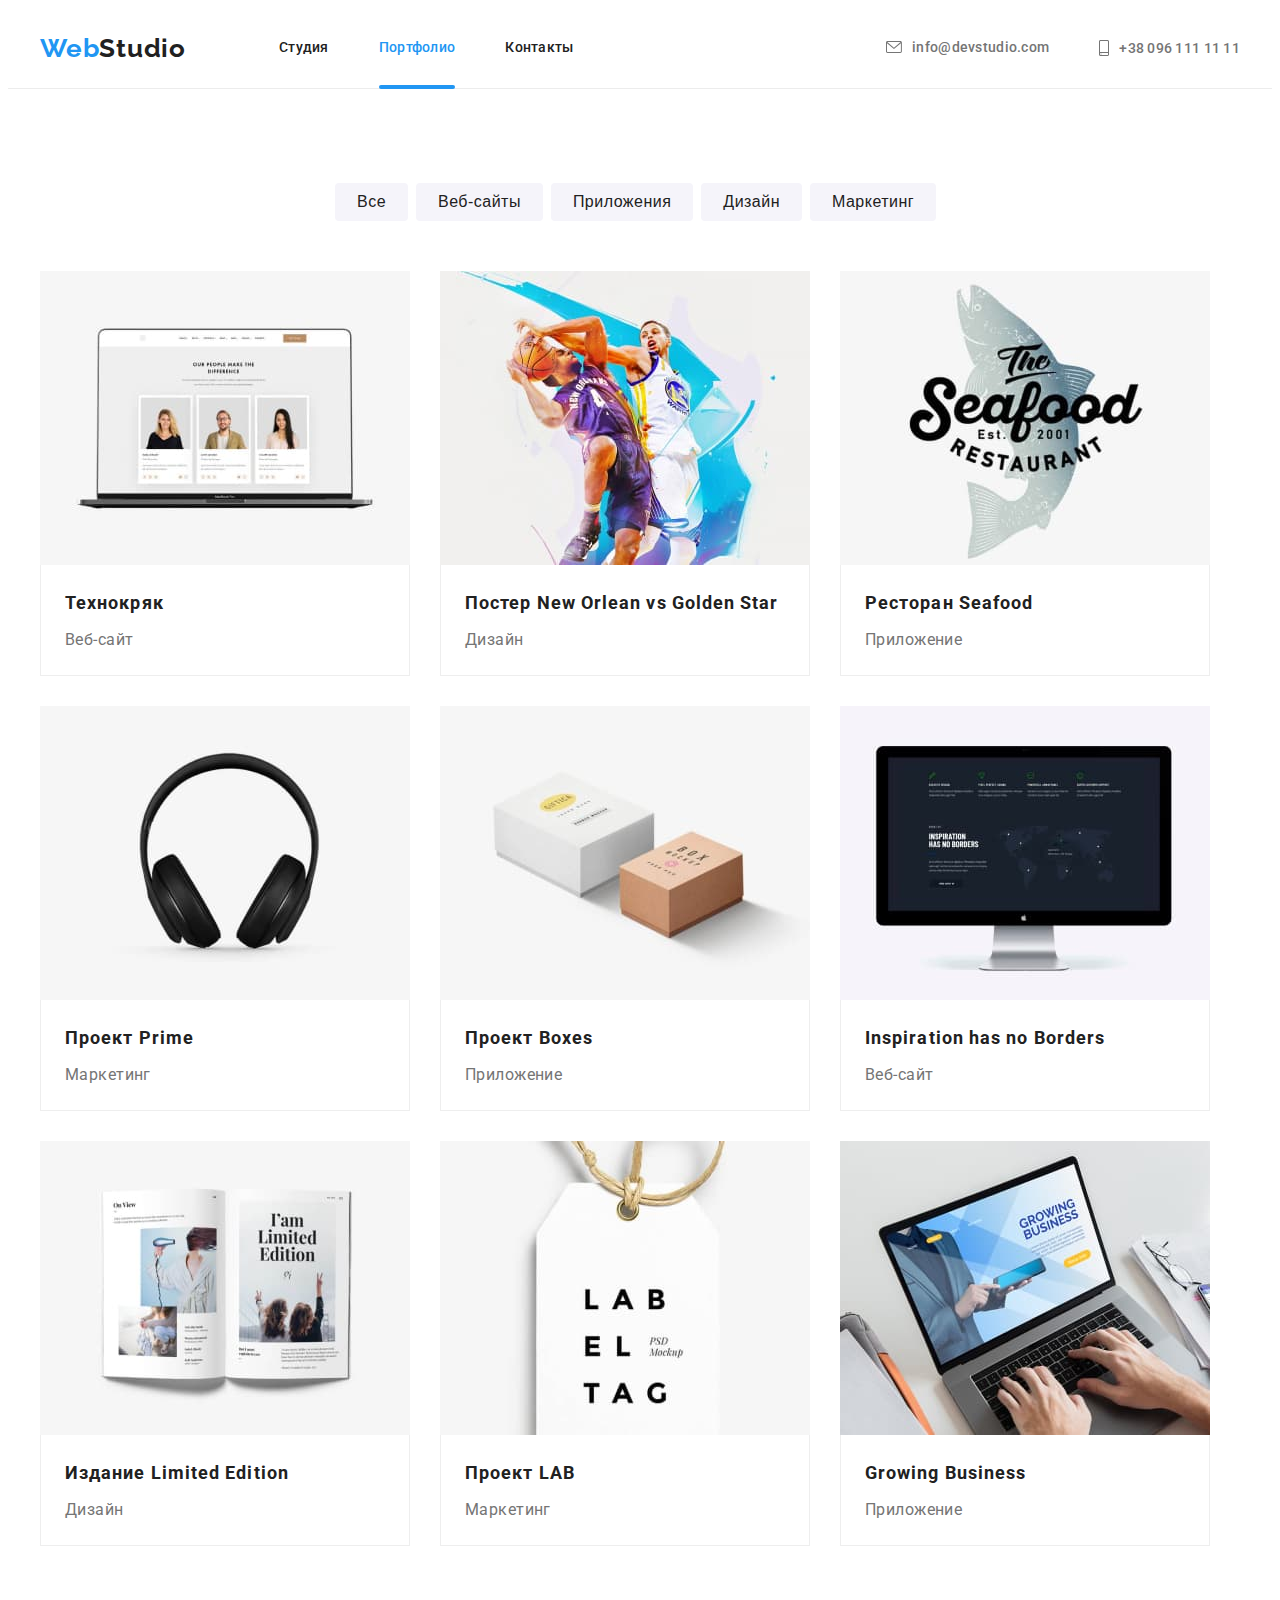
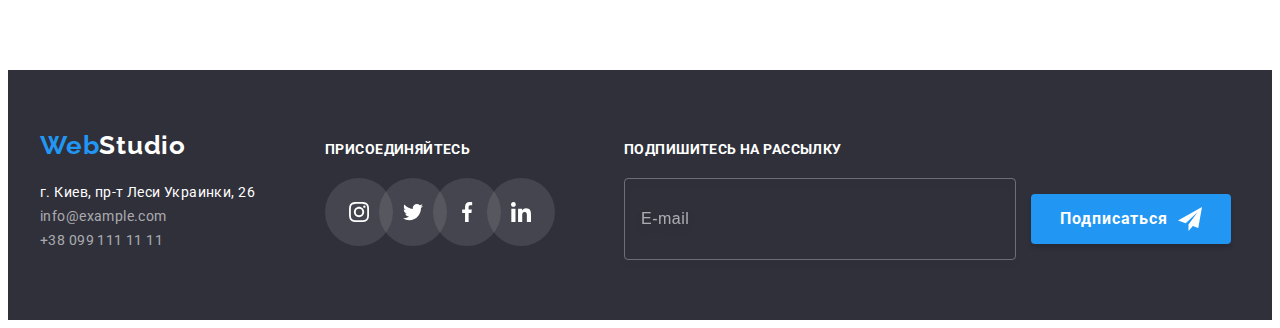
==== portfolio.html @ 8fc7b603 "add file" ====
<!DOCTYPE html>
<html lang="ru">
<head>
    <meta charset="UTF-8">
    <meta http-equiv="X-UA-Compatible" content="IE=edge">
    <meta name="viewport" content="width=device-width, initial-scale=1.0">
    <!-- нормалізація -->
    <link rel="stylesheet" href="https://cdnjs.cloudflare.com/ajax/libs/modern-normalize/1.1.0/modern-normalize.min.css" integrity="sha512-wpPYUAdjBVSE4KJnH1VR1HeZfpl1ub8YT/NKx4PuQ5NmX2tKuGu6U/JRp5y+Y8XG2tV+wKQpNHVUX03MfMFn9Q==" crossorigin="anonymous" referrerpolicy="no-referrer" />
    <!-- наші основні стилі -->
    <link rel="stylesheet" href="./styles/styles.css">
    <title>WebStudio</title>
    <link rel="preconnect" href="https://fonts.googleapis.com">
    <link rel="preconnect" href="https://fonts.gstatic.com" crossorigin>
    <link href="https://fonts.googleapis.com/css2?family=Raleway:wght@700&family=Roboto:wght@400;500;700;900&display=swap" rel="stylesheet">
</head>
<body>
        <!-- хедер -->
        <header class="header">
            <div class="container header-container">
              <a class="logo-link link" href="./index.html">
                <span class="logo-web">Web</span>Studio
              </a>
              <nav class="header-nav">
                <ul class="header-list list">
                  <li class="header-list-item">
                    <a class="header-link link" href="./index.html">Студия</a>
                  </li>
                  <li class="header-list-item">
                    <a class="header-link link  current" href="./portfolio.html">Портфолио</a>
                  </li>
                  <li class="header-list-item">
                    <a class="header-link link" href="">Контакты</a>
                  </li>
                </ul>
              </nav>
              <div class="header-contact">
                <ul class="list contact-list">
                  <li>
                    <a class="link contact-link" href="mailto:info@devstudio.com">
                      <svg class="header-icon icon" width="16" height="12">
                        <use href="./images/icons.svg#icon-mail-header"></use>
                      </svg>
                      info@devstudio.com
                    </a>
                  </li>
                  <li>
                    <a class="link contact-link" href="tel:+380961111111">
                      <svg class="header-icon icon" width="10" height="16">
                        <use href="./images/icons.svg#icon-tel-header"></use>
                      </svg>
                      +38 096 111 11 11
                    </a>
                  </li>
                </ul>
              </div>
            </div>
          </header>
    
    <main>
        <!-- секція портфоліо -->
       <section class="section section-main ">
        <div class="container">
           <h1 hidden>Портфолио</h1>
           <ul class="list container-button ">
               <li><button class="btn list-btn btn-1" type="button">Все</button></li>
               <li><button class="btn list-btn" type="button">Веб-сайты</button></li>
               <li><button class="btn list-btn" type="button">Приложения</button></li>
               <li><button class="btn list-btn" type="button">Дизайн</button></li>
               <li><button class="btn list-btn" type="button">Маркетинг</button></li>
           </ul>
           <ul class="list list-box">
               <li class="main-box">
                <a class="main-box-item" href="">
                   <div class="overlay">
                    <img src="./images/images-portfolio/img-prtf-1.jpg" width="370" height="294" alt="Три фото на экране ноутбука">
                   <div class="main-box-overlay">
                    <p class="main-box-desc">Ресурс предлагает комплексные предложения с разным уровнем функционала и сервисов. Все это позволит посетителю получить исчерпывающие сведения о компании или частном лице.</p>
                   </div>
                  </div>
                  
                    <div class="box-content">
                        <h2 class="main-title">Технокряк</h2>
                        <p class="main-content">Веб-сайт</p>
                    </div>
                    
                    
                </a>
                </li>
               <li class="main-box">
                <a class="main-box-item" href="">
                  <div class="overlay">
                   <img src="./images/images-portfolio/img-prtf-2.jpg" width="370" height="294" alt="Баскетболисты в игре">
                   <div class="main-box-overlay">
                    <p class="main-box-desc">Ресурс предлагает комплексные предложения с разным уровнем функционала и сервисов. Все это позволит посетителю получить исчерпывающие сведения о компании или частном лице.</p>
                   </div>
                  </div>
                    <div class="box-content">
                        <h2 class="main-title">Постер New Orlean vs Golden Star</h2>
                        <p class="main-content">Дизайн</p>
                    </div>
                </a>
               </li>
               <li class="main-box">
                <a class="main-box-item" href="">
                   
                  <div class="overlay">
                    <img src="./images/images-portfolio/img-prtf-3.jpg" width="370" height="294" alt="Афиша рыбного ресторана">
                   <div class="main-box-overlay">
                    <p class="main-box-desc">Ресурс предлагает комплексные предложения с разным уровнем функционала и сервисов. Все это позволит посетителю получить исчерпывающие сведения о компании или частном лице.</p>
                   </div> 
                  </div>
                   <div class="box-content">
                        <h2 class="main-title">Ресторан Seafood</h2>
                        <p class="main-content">Приложение</p>
                    </div>
                </a>
               </li>
               <li class="main-box">
                <a class="main-box-item" href="">
                  <div class="overlay">
                    <img src="./images/images-portfolio/img-prtf-4.jpg" width="370" height="294" alt="Наушники">
                   <div class="main-box-overlay">
                    <p class="main-box-desc">Ресурс предлагает комплексные предложения с разным уровнем функционала и сервисов. Все это позволит посетителю получить исчерпывающие сведения о компании или частном лице.</p>
                   </div> 
                  </div>
                   <div class="box-content">
                        <h2 class="main-title">Проект Prime</h2>
                        <p class="main-content">Маркетинг</p>
                    </div>
                </a>
               </li>
               <li class="main-box">
                <a class="main-box-item" href="">
                  <div class="overlay">
                    <img src="./images/images-portfolio/img-prtf-5.jpg" width="370" height="294" alt="Пример дизайна коробок">
                   <div class="main-box-overlay">
                    <p class="main-box-desc">Ресурс предлагает комплексные предложения с разным уровнем функционала и сервисов. Все это позволит посетителю получить исчерпывающие сведения о компании или частном лице.</p>
                   </div> 
                  </div>
                   <div class="box-content">
                        <h2 class="main-title">Проект Boxes</h2>
                        <p class="main-content">Приложение</p>
                    </div>
                </a>
               </li>
               <li class="main-box">
                <a class="main-box-item" href="">
                  <div class="overlay">
                    <img src="./images/images-portfolio/img-prtf-6.jpg" width="370" height="294" alt="Экран MAC">
                   <div class="main-box-overlay">
                    <p class="main-box-desc">Ресурс предлагает комплексные предложения с разным уровнем функционала и сервисов. Все это позволит посетителю получить исчерпывающие сведения о компании или частном лице.</p>
                   </div> 
                  </div>
                   <div class="box-content">
                        <h2 class="main-title">Inspiration has no Borders</h2>
                        <p class="main-content">Веб-сайт</p>
                    </div>
                </a>
               </li>
               <li class="main-box">
                <a class="main-box-item" href="">
                  <div class="overlay">
                    <img src="./images/images-portfolio/img-prtf-7.jpg" width="370" height="294" alt="Разворот журнала">
                   <div class="main-box-overlay">
                    <p class="main-box-desc">Ресурс предлагает комплексные предложения с разным уровнем функционала и сервисов. Все это позволит посетителю получить исчерпывающие сведения о компании или частном лице.</p>
                   </div> 
                  </div>
                   <div class="box-content">
                        <h2 class="main-title">Издание Limited Edition</h2>
                        <p class="main-content">Дизайн</p>
                    </div>
                </a>
               </li>
               <li class="main-box">
                <a class="main-box-item" href="">
                  <div class="overlay">
                    <img src="./images/images-portfolio/img-prtf-8.jpg" width="370" height="294" alt="Бирка на веревке">
                   <div class="main-box-overlay">
                    <p class="main-box-desc">Ресурс предлагает комплексные предложения с разным уровнем функционала и сервисов. Все это позволит посетителю получить исчерпывающие сведения о компании или частном лице.</p>
                   </div> 
                  </div>
                   <div class="box-content">
                        <h2 class="main-title">Проект LAB</h2>
                        <p class="main-content">Маркетинг</p>
                    </div>
                </a>
               </li>
               <li class="main-box">
                <a class="main-box-item" href="">
                  <div class="overlay">
                    <img src="./images/images-portfolio/img-prtf-9.jpg" width="370" height="294" alt="Руки на клавиатуре ноутбука">
                   <div class="main-box-overlay">
                    <p class="main-box-desc">Ресурс предлагает комплексные предложения с разным уровнем функционала и сервисов. Все это позволит посетителю получить исчерпывающие сведения о компании или частном лице.</p>
                   </div> 
                  </div>
                   <div class="box-content">
                        <h2 class="main-title">Growing Business</h2>
                        <p class="main-content">Приложение</p>
                    </div>
                </a>
               </li>
           </ul>
        </div>
       </section>

    </main>
<!-- футер -->
<footer class="section-footer">
    <div class="container container-footer">
      <div>
      <a class="link footer-link-logo" href="./index.html"
        ><span class="logo-web">Web</span>Studio</a
      >
      <address>
        <ul class="list">
          <li>
            <a
              class="link footer-adress"
              href="https://goo.gl/maps/dULMYjYMqGE6EUVB7"
              target="_blank"
              rel="noopener noreferrer"
              >г. Киев, пр-т Леси Украинки, 26</a
            >
          </li>
          <li>
            <a
              class="link footer-link link-mail"
              href="mailto:info@example.com"
              >info@example.com</a
            >
          </li>
          <li>
            <a class="link footer-link link-tel" href="tel:+380991111111"
              >+38 099 111 11 11</a
            >
          </li>
        </ul>
      </address>
      </div>
      <div class="footer-social">
          <strong class="join">присоединяйтесь</strong>
          <ul class="footer-icons-list">
              <li class="footer-icons-item">
                  <a class="footer-link-icon icon" href="">
                      <svg class="footer-icon" width="20" height="20">
                          <use href="./images/icons.svg#icon-instagram"></use>
                      </svg>
                  </a>
              </li>
              <li class="footer-icons-item">
                  <a class="footer-link-icon icon" href="">
                      <svg class="footer-icon" width="20" height="20">
                          <use href="./images/icons.svg#icon-twitter"></use>
                      </svg>
                  </a>
              </li>
              <li class="footer-icons-item">
                  <a class="footer-link-icon icon" href="">
                      <svg class="footer-icon" width="20" height="20">
                          <use href="./images/icons.svg#icon-facebook"></use>
                      </svg>
                  </a>
              </li>
              <li class="footer-icons-item">
                  <a class="footer-link-icon icon" href="">
                      <svg class="footer-icon" width="20" height="20">
                          <use href="./images/icons.svg#icon-linkedin"></use>
                      </svg>
                  </a>
              </li>
          </ul>
      </div>
      <div class="subscrible">
        <strong class="join">Подпишитесь на рассылку</strong>
        <form class="form">
          <label>
            <input class="subscrible-input" type="email" name="user-email" placeholder="E-mail"> 
          </label>
          <button class="form-btn" type="submit">
            <span class="form-btn-text">Подписаться</span>
            <svg class="form-btn-icon" width="24" height="24">
              <use href="./images/icons.svg#icon-send"></use>
            </svg>
          </button>
        </form>
      </div>
    </div>
  </footer>
  <script src="./js/modal.js"></script>
</body>
</html>
---- styles/styles.css ----
:root {
    /* fonts */
    --main-font: "roboto";
    --secondary-font: "raleway";

     /* text colors  */
     --accent-color: #2196F3;
     --light-theme-txt:  #212121;
     --dark-theme-txt:  #FFFFFF;
     --content-txt: #757575;
    

     /* bg colors */
     --dark-theme-bg: #2F303A;
     --white-theme-bg: #ffffff;
     --light-theme-bg: #F5F4FA;

     /* others */
     --borders-box: #EEEEEE;
     --icon-color: #AFB1B8;
     --btn-hover-color: #188ce8;

     /* animation */
     --anim:  250ms cubic-bezier(0.4, 0, 0.2, 1);


     


    }

    body {
        font-family: var(--main-font), sans-serif ;
        font-size: 14px ;
        line-height: 1.71;
        letter-spacing: 0.03em;
        color:var(--light-theme-txt) ;
         }

         /* reset */

         h1,h2,h3,p {
            margin: 0;
         }

         img {
            display: block;
            max-width: 100%;
            height: auto;
         }

         /* common styles start */
         .no-scroll {
          overflow: hidden;
         }

         .container {
            width: 1200px;
            padding-left: 15px;
            padding-right: 15px;
            margin-left: auto;
            margin-right: auto;
            
         }
         .link {
             text-decoration: none;
         }
         .list {
             list-style: none;
             margin: 0;
             padding: 0;
         }
         .section {
          padding-top: 94px;
          padding-bottom: 94px;
         }
         

         /* common styles end */

         /* header section */
         .header {
          border-bottom: 1px solid #ECECEC;
         }
         .header-container {
            display: flex;
            align-items: center;
            height: 80px;
           
         }
         .header-nav {
            display: flex;
            margin-left: 93px;
         }
         .logo-web {
            display: flex;
            font-family: 'Raleway';
            font-style: normal;
            font-weight: 700;
            font-size: 26px;
            line-height: 1.19;
            letter-spacing: 0.03em;
            color:var(--accent-color);
         }
         .logo-link {
            display: flex;
            font-family: 'Raleway';
            font-style: normal;
            font-weight: 700;
            font-size: 26px;
            line-height: 1.19;
            letter-spacing: 0.03em;
            color:var(--light-theme-txt);
            
         }
         .header-list {
          position: relative;
          
          display: flex;
         }
         .header-link {
           
            display: block;
            font-weight: 500;
            line-height: 1.14;
            letter-spacing: 0.02em;
            color:var(--light-theme-txt);
            cursor: pointer;
            padding-top: 32px;
            padding-bottom: 32px;
            transition: color var(--anim);
         }
         .header-list-item {
          position: relative;
          
         }
         .header-list-item:not(:last-child)  {
            margin-right: 50px;
         }
         .header-contact {
            margin-left: auto;
         }
         .contact-link {
            margin-left: 50px;
         }
         
         .current {
            color: var(--accent-color);
         }
         .header-link:hover,
         .header-link:focus {
            color: var(--accent-color);
            
         }
         .contact-list {
            display: flex;
            font-weight: 500;
            line-height: 1.07;
            letter-spacing: 0.02em;
            color:var(--content-txt) ;
            cursor: pointer;
               
         }
         .contact-link {
             display: flex;
             align-items: center;
             justify-content: center;
             color: var(--content-txt);
             transition: color var(--anim);
         }
         .header-icon {
          margin-right: 10px;
          fill: currentColor;
         }
         
         .contact-link.header-link:hover .header-icon,
         .contact-link.header-link:focus .header-icon {
          fill: var(--accent-color);
         }
         .contact-link:hover,
         .contact-link:focus {
             color: var(--accent-color);
         }
         .current.header-link::after {
          content: '';
          position: absolute;
          bottom: -1px;
          left: 0;
          width: 100%;
          height: 4px;
          display: inline-block;
          background-color: var(--accent-color);
          border-radius: 2px;
         }
         
         
         
         /* герой */
        
         
         
         .hero {
          padding-top: 200px;
          padding-bottom: 200px;
          text-align: center;  
          background-color:var(--dark-theme-bg);
          background-image:linear-gradient(rgba(47, 48, 58, 0.4), rgba(47, 48, 58, 0.4)), url(../images/hero-bg.png);
          background-repeat: no-repeat;
          background-position: center;
          background-size: cover;
          max-width: 1600px;
          margin:0 auto;

         }
         
         .hero-title {
            margin-bottom: 25px;
            
            font-weight: 900;
            font-size: 44px;
            line-height: 1.36;
            text-align: center;
            letter-spacing: 0.06em;
            text-transform: uppercase;
            color:var(--dark-theme-txt)
         }
         .button-hero {
            border: none;
            
           
            width: 200px;
            height: 50px;
            text-align: center;
            font-weight: 700;
            font-size: 16px;
            line-height: 1.88;
            border-radius: 4px;
            letter-spacing: 0.06em;
            color:var(--dark-theme-txt);
            background-color: var(--accent-color);
            box-shadow: 0px 4px 4px rgba(0, 0, 0, 0.15);
            
            }
        .button-hero:hover,
        .button-hero:focus {
          background-color: var(--btn-hover-color);
        }
        .btn {
            padding: 6px 22px;
            font-weight: 500;
            font-size: 16px;
            line-height: 1.63;
            text-align: center;
            letter-spacing: 0.03em;
            color:var(--light-theme-txt);
            background-color: var(--light-theme-bg);
            cursor: pointer;
            border-radius: 4px;
            border:var(--white-theme-bg);
             }
         .btn:hover,
         .btn:focus {
             text-shadow: 0px 4px 4px rgba(0, 0, 0, 0.25);
             color:var(--dark-theme-txt);
             background-color: var(--accent-color);
             box-shadow: 0px 3px 1px rgba(0, 0, 0, 0.1), 0px 1px 2px rgba(0, 0, 0, 0.08), 0px 2px 2px rgba(0, 0, 0, 0.12);
             border-radius: 4px;
            
             
             }  
             /* секция преимущества */
             
             
             .advantages-list {
               display: flex;
             }
             .advantages-item:not(:last-child) {
               margin-right:  30px;
             }
             .advtg-box {
               width: 270px;
             }
             
             .advantages-title {
               margin-bottom: 10px;
               font-family: 'Roboto';
               font-style: normal;
               font-weight: 700;
               font-size: 14px;
               line-height: 1.14;
               letter-spacing: 0.03em;
               text-transform: uppercase;
               color: var(--light-theme-txt);
                
             }
             .advantages-content {
                line-height: 1.71;
                letter-spacing: 0.03em;
                color:var(--content-txt);
             }
             .icon-wr {
              display: flex;
              align-items: center;
              justify-content: center;
              height: 120px;
              margin-bottom: 30px;
              background-color: var(--light-theme-bg);
              border-radius: 4px;
             }
             

             /* чем мы занимаемся */
             .list-example {
               display: flex;
              
             }
             .section-example {
              padding-top: 0;
             }

             .section-title {
             
               margin-bottom: 50px;
              
               font-family: 'Roboto';
               font-style: normal;
               font-weight: 700;
               font-size: 36px;
               line-height: 1.17;
               text-align: center;
               letter-spacing: 0.03em;
               color:var(--light-theme-txt);
                
                
             }
             .item-example {
              position: relative;
             }
             .item-example:not(:last-child) {
               margin-right: 30px;
             }

             .label-text {
              font-family: "Roboto";
              font-weight: 700;
              font-size: 14px;
              line-height: 1.14;
              text-align: center;
              letter-spacing: 0.03em;
              text-transform: uppercase;
              color: var(--dark-theme-txt);
             }
             .label {
              overflow: visible;
              bottom: 0;
              display: flex;
              justify-content: center;
              align-items: center;
              position: absolute;
              width: 370px;
              height: 70px;
              background: rgba(47, 48, 58, 0.8);
             }

             /* Наша команда */
             

             .list-team {
               display: flex;

             }
             

             .name-team-item {
               font-family: 'Roboto';
               font-style: normal;
               font-weight: 500;
               font-size: 16px;
               line-height: 1.19;
               text-align: center;
               letter-spacing: 0.03em;
               color:var(--light-theme-txt);
               
             }
             .team-prof {
                
                font-size: 16px;
                line-height: 1.19;
                text-align: center;
                letter-spacing: 0.03em;
                color:var(--content-txt);
             }
             .box-team {
                 background-color: var(--white-theme-bg);
                 box-shadow: 0px 2px 1px 0px #00000033;
                 box-shadow: 0px 1px 1px 0px #00000024;
                 box-shadow: 0px 1px 3px 0px #0000001F;
                 box-shadow: 0px 1px 3px rgba(0, 0, 0, 0.12), 0px 1px 1px rgba(0, 0, 0, 0.14), 0px 2px 1px rgba(0, 0, 0, 0.2);
                 border-radius: 0px 0px 4px 4px;

             }
             .box-team-item:not(:last-child) {
               margin-right: 30px;
               
             }
             .name-team-item {
              
               margin-bottom: 10px;
             }
             .team-prof {
               margin-bottom: 16px;
             }
             .section-team {
                 background-color: var(--light-theme-bg);
             }
             .main-title {
               font-family: 'Roboto';
               font-style: normal;
               font-weight: 700;
               font-size: 18px;
               line-height: 2;
               letter-spacing: 0.06em;
               color:var(--light-theme-txt);
                
             }
             .thumb-team {
              padding: 30px 0;
             }
             .icons-list-team {
              padding-inline-start: 0;
              display: flex;
              list-style: none;
              align-items: center;
              justify-content: center;
        
             }
             .icons-item-team:not(:last-child) {
              margin-right: 10px;

             }
             .icon-link-team {
              display: flex;
              align-items: center;
              justify-content: center;
              width: 44px;
              height: 44px;
              border-radius: 50%;
              background-color: var(--white-theme-bg);
              color: var(--icon-color);
              transition: color var(--anim), background-color var(--anim);
             }
             .icon-link-team:hover ,
             .icon-link-team:focus {
              background-color: var(--accent-color);
              color: var(--dark-theme-txt);
              
             
             }
             .icon-team {
             
              fill:currentColor;

             }
             .icon-team:hover,
             .icon-team:focus {
              fill: var(--dark-theme-txt);
             }

             /* section clients */
             .clients-list {
              display: flex;
              margin: 0;
              list-style: none;
              padding-inline-start: 0;
             }
             .client-item:not(:last-child) {
              margin-right: 30px;

             }
             .client-link {
              display: flex;
              width: 170px;
              height: 92px;
              align-items: center;
              justify-content: center;
              border: 1px solid var(--icon-color);
              border-radius: 4px;
              transition:  border var(--anim);


             }
             .client-icon {
              fill: var(--icon-color);
              transition: fill var(--anim);
             }
          
             .client-link:hover,
             .client-link:focus {
              color: var(--accent-color);
              border-color: var(--accent-color);
             }
          
             .client-link:hover .client-icon.icon,
             .client-link:focus .client-icon.icon {
              fill: var(--accent-color);
             }

             /* portfolio styles */
             
             .container-button {
               display: flex;
               margin-bottom: 50px;
              
            
             }

             .list-btn{
               margin-right: 8px;
               border-radius: 4px;
               transition: color var(--anim), background-color var(--anim), border-radius var(--anim), border var(--anim), box-shadow var(--anim);
             }
             .btn-1 {
               margin-left: 295px;
             }

             .list-box {
               
               display: flex;
               
               flex-wrap: wrap;
             }
             .main-title {
              margin-bottom: 4px;
             }
             .main-content {
                font-size: 16px;
                line-height: 1.88;
                color:var(--content-txt);
                
             }
             .main-box {
               
                margin-right: 30px;
                margin-bottom: 30px;
               
               
             
               }
               .overlay {
                position: relative;
                overflow: hidden;
               }
               .main-box:hover .main-box-overlay {
                transform: translateY(0);
                

               }
             .main-box:nth-child(3n) {
               margin-right: 0;
             }
             .main-box-item {
              
              display: block;
              text-decoration: none;
             }

             .main-box-item:hover,
             .main-box-item:focus {
              box-shadow: 0px 1px 1px rgba(0, 0, 0, 0.12), 0px 4px 4px rgba(0, 0, 0, 0.06), 1px 4px 6px rgba(0, 0, 0, 0.16);
             }
             .box-content {

              padding: 20px 24px;
              border-left: 1px solid var(--borders-box);
              border-right: 1px solid var(--borders-box);
              border-bottom: 1px solid var(--borders-box);


             }
             .main-box-desc {
              width: 370px;
              font-family: 'Roboto';
              font-style: normal;
              font-weight: 400;
              font-size: 18px;
              line-height: 28px;
              letter-spacing: 0.03em;
              color: var(--dark-theme-txt);   
             }
             .main-box-overlay {
              
              position: absolute;
              top: 0;
              left: 0;
              width: 100%;
              height: 100%;
              transform: translateY(100%);
              display: flex;
              align-items: center;
              justify-content: center;
              padding: 15px;
              transition: transform var(--anim);
              
              background-color: var(--accent-color);
             }
             


             /* Footer */
             .container-footer {
              display: flex;
              align-items: baseline;
              padding: 0 15px;
             }
             .section-footer {
               padding-top: 60px;
               padding-bottom: 60px;
               background-color: var(--dark-theme-bg);
             }
             
             
             .footer-link-logo {
               display: flex;
               
               margin-bottom: 20px;
               font-family: 'Raleway';
               font-style: normal;
               font-weight: 700;
               font-size: 26px;
               line-height: 1.19;
               letter-spacing: 0.03em;
               color:var(--dark-theme-txt);
             }
             .footer-adress {
               font-style: normal;
               line-height: 1.71;
               letter-spacing: 0.03em;
               color: var(--dark-theme-txt);
               transition: color var(--anim);
             }
             .footer-link {
               font-style: normal;
               color: var(--content-txt);
                line-height: 1.71;
                color: rgba(255, 255, 255, 0.6);
                transition: color var(--anim);
             
              }
             .link-mail {
               margin-top: 9px;
               margin-bottom: 9px;
             }
             .link-tel {
               margin-bottom: 60px;
             }
             
             .footer-adress:hover,
             .footer-adress:focus {
                 color: var(--accent-color);
             }
             
             .footer-link:hover,
             .footer-link:focus {
                 color: var(--accent-color);
             }
             
             .join {
              display: inline-block;
              margin-bottom: 20px;
              font-size: 14px;
              line-height: 1.14;
              text-transform: uppercase;
              color: var(--dark-theme-txt);
             }
             .footer-icons-list {
              display: flex;
              list-style: none;
              padding: 0;
              margin: 0;
             }
             .footer-icons-item {
              width: 44px;
              height: 44px;
             }
             .footer-icons-item:not(:last-child) {
              margin-right: 10px;
             }
             .footer-link-icon {
              display: flex;
              align-items: center;
              justify-content: center;
              width: 44px;
              height: 44px;
              padding: 12px;
              color: var(--white-color);
              background-color: rgba(255, 255, 255, 0.1);
              border-radius: 50%;
              transition: background-color var(--anim);

             }
             .footer-icon{
              fill: var(--dark-theme-txt);
             }
             .footer-link-icon:hover,
             .footer-link-icon:focus {
              background-color: var(--accent-color);
             }
             .footer-social {
              margin-left: 70px;
             }
             /* форма підписки в футері */
             .subscrible {
              display: block;
              margin-left: 93px;
             }
             .form {
              display: flex;
              align-items: center;
              
              
             }
             
             .subscrible-input {
              margin-right: 15px;
              
      
              padding: 15px 16px;
          
              width: 358px;
              height: 50px;
              background-color: transparent;
              font-size: 16px;
              line-height: 1.25;
              letter-spacing: 0.03em;
              color: var(--dark-theme-txt);
              transition: outline var(--anim), border-color var(--anim);
              
              border: 1px solid rgba(255, 255, 255, 0.3);
              filter: drop-shadow(0px 4px 4px rgba(0, 0, 0, 0.15));
              border-radius: 4px;
             }
             .subscrible-input:focus {
              outline: transparent;
              border-color: var(--dark-theme-txt);
            }
            .subscrible-input::placeholder {
              font-size: 16px;
              line-height: 1.25;
              letter-spacing: 0.03em;
              color: rgba(255, 255, 255, 0.6);
          }
            .form-btn {
              width: 200px;
              height: 50px;
              border-radius: 4px;
              border-style: none;
              display: inline-flex;
              align-items: center;
              justify-content: center;
              background-color: var(--accent-color);
              box-shadow: 0px 4px 4px rgba(0, 0, 0, 0.15);
              transition: background-color var(--accent-color);
            
            }
            .form-btn:hover,
            .form-btn:focus {
              background-color: var(--btn-hover-color);


            }
            .form-btn-text {
              margin-right: 10px;
              font-family: 'Roboto';
              font-style: normal;
              font-weight: 700;
              font-size: 16px;
              line-height: 30px;
              letter-spacing: 0.06em;
              color: var(--dark-theme-txt);
            }
            .form-btn-icon {
             
              fill: var(--dark-theme-txt);
            }
            

             /* модальне вікно */
             .backdrop {
              position: fixed;
              top: 0;
              left: 0;
              width: 100%;
              height: 100%;
              background-color: rgba(0, 0, 0, 0.2);
              opacity: 1;
              visibility: visible;
              pointer-events: initial;
              transition: opacity var(--anim), visibility var(--anim);

            }
            .modal {
              position: absolute;
              top: 50%;
              left: 50%;
              transform: translate(-50%, -50%);
              width: 528px;
              height: 581px;
              background-color:var(--white-theme-bg);
              box-shadow: 0px 1px 3px rgba(0, 0, 0, 0.12), 0px 1px 1px rgba(0, 0, 0, 0.14), 0px 2px 1px rgba(0, 0, 0, 0.2);
              border-radius: 4px;
              z-index: 100;
            }
            .modal-close-btn {
              position: absolute;
              top:0;
              right: 0;
              width: 30px;
              height: 30px;
              border-radius: 50%;
              margin-top: 8px;
              margin-right: 8px;
              display: flex;
              align-items: center;
              justify-content: center;
              background:var(--white-theme-bg);
              border: none;
              padding: 0;
              border: 1px solid rgba(0, 0, 0, 0.1);
              cursor: pointer;
              transition: var(--anim);
              



          
            }
            .modal-close-btn:hover,
            .modal-close-btn:focus +.close-btn-pic {
              fill: var(--accent-color);
            }
            .close-btn-pic {
              width: 18px;
              height: 18px;
            }

            .backdrop.is-hidden {
              opacity: 0;
              visibility: hidden;
              pointer-events: none;
              transition: opacity var(--anim), visibility var(--anim);
            }
            .modal-area {
              padding: 0 40px;
            }
            .modal-title {
              margin-top: 40px;
              margin-bottom: 12px;
              font-family: 'Roboto';
              font-style: normal;
              font-weight: 700;
              font-size: 20px;
              line-height: 1.15;
              text-align: center;
              letter-spacing: 0.03em;
              color: var(--light-theme-txt);
            }
            .modal-list-item:not(:last-child){
              position: relative;
              margin-bottom: 10px;
            }
            .modal-list-item:last-child {
              margin-bottom: 20px;
            }
            .modal-form-input {
              width: 100%;
              height: 40px;
              padding: 12px 15px 12px 42px;
              font-size: 16px;
              line-height: 1.25;
              letter-spacing: 0.03em;
              color: var(--content-txt);               
              border: 1px solid rgba(33, 33, 33, 0.2);
              border-radius: 4px;
              transition: outline var(--anim), border-color var(--anim);
              cursor: pointer;
              }
              .label-title {
                color: var(--content-txt);
              }
              .modal-form-icon {
                position: absolute;
                top: 55%;
                left: 12px;
                fill: var(--light-theme-txt);
                transition: var(--anim);
              }
              .modal-form-input-comment {
                resize: none;
                width: 100%;
                height: 120px;
                padding: 12px 16px;
                color: var(--content-txt);
                background-color: transparent;
                border: 1px solid rgba(33, 33, 33, 0.2);
                border-radius: 4px;
                transition: outline var(--anim), border-color var(--anim);
                }
              .modal-form-input-comment::placeholder {
                font-size: 14px;
                line-height: 1.14;
               letter-spacing: 0.01em;
               color: rgba(117, 117, 117, 0.5);
                }
              .modal-form-input:focus,
              .modal-form-input-comment:focus {
                outline: transparent;
                border-color: var(--accent-color);
   
               }
             .modal-form-input:focus +.modal-form-icon {
              fill: var(--accent-color);
             }
             /* checkbox */
              .visually-hidden {
                visibility: hidden;
              }
              .form-checkbox-label {
                display: flex;
                align-items: center;
                justify-content: center;
                margin-bottom: 30px;

               }
              .form-icon-check {
                
                
                display: inline-flex;
                align-items: center;
                justify-content: center;
                width: 16px;
                height: 15px;
                margin-right: 7px;
                border: 2px solid var(--light-theme-txt);
                border-radius: 2px;
                outline-offset: -2px;
                fill: var(--dark-theme-txt);
                transition: background-color var(--anim), outline-color var(--anim);

               }
               .checkbox-text {
                margin-right: 10px;
                font-weight: 400;
                font-size: 14px;
                line-height: 1.7;
                letter-spacing: 0.03em;
                color: var(--content-txt);
               }
                
              .checkbox-link {
                text-decoration-line: underline;
                color: var(--accent-color);


              }
              .modal-form-check:checked +.form-icon-check {
               background-color: var(--accent-color);
               
               border-color: var(--accent-color);
                }
                .btn-checkbox {
                  margin-left: 165px;
                  background-color: var(--accent-color);
                  
                }
                .btn-checkbox:hover,
                .btn-checkbox:focus {
                  background-color: var(--btn-hover-color);
                }
                .form-button-text {
                  color: var(--dark-theme-txt);
                }
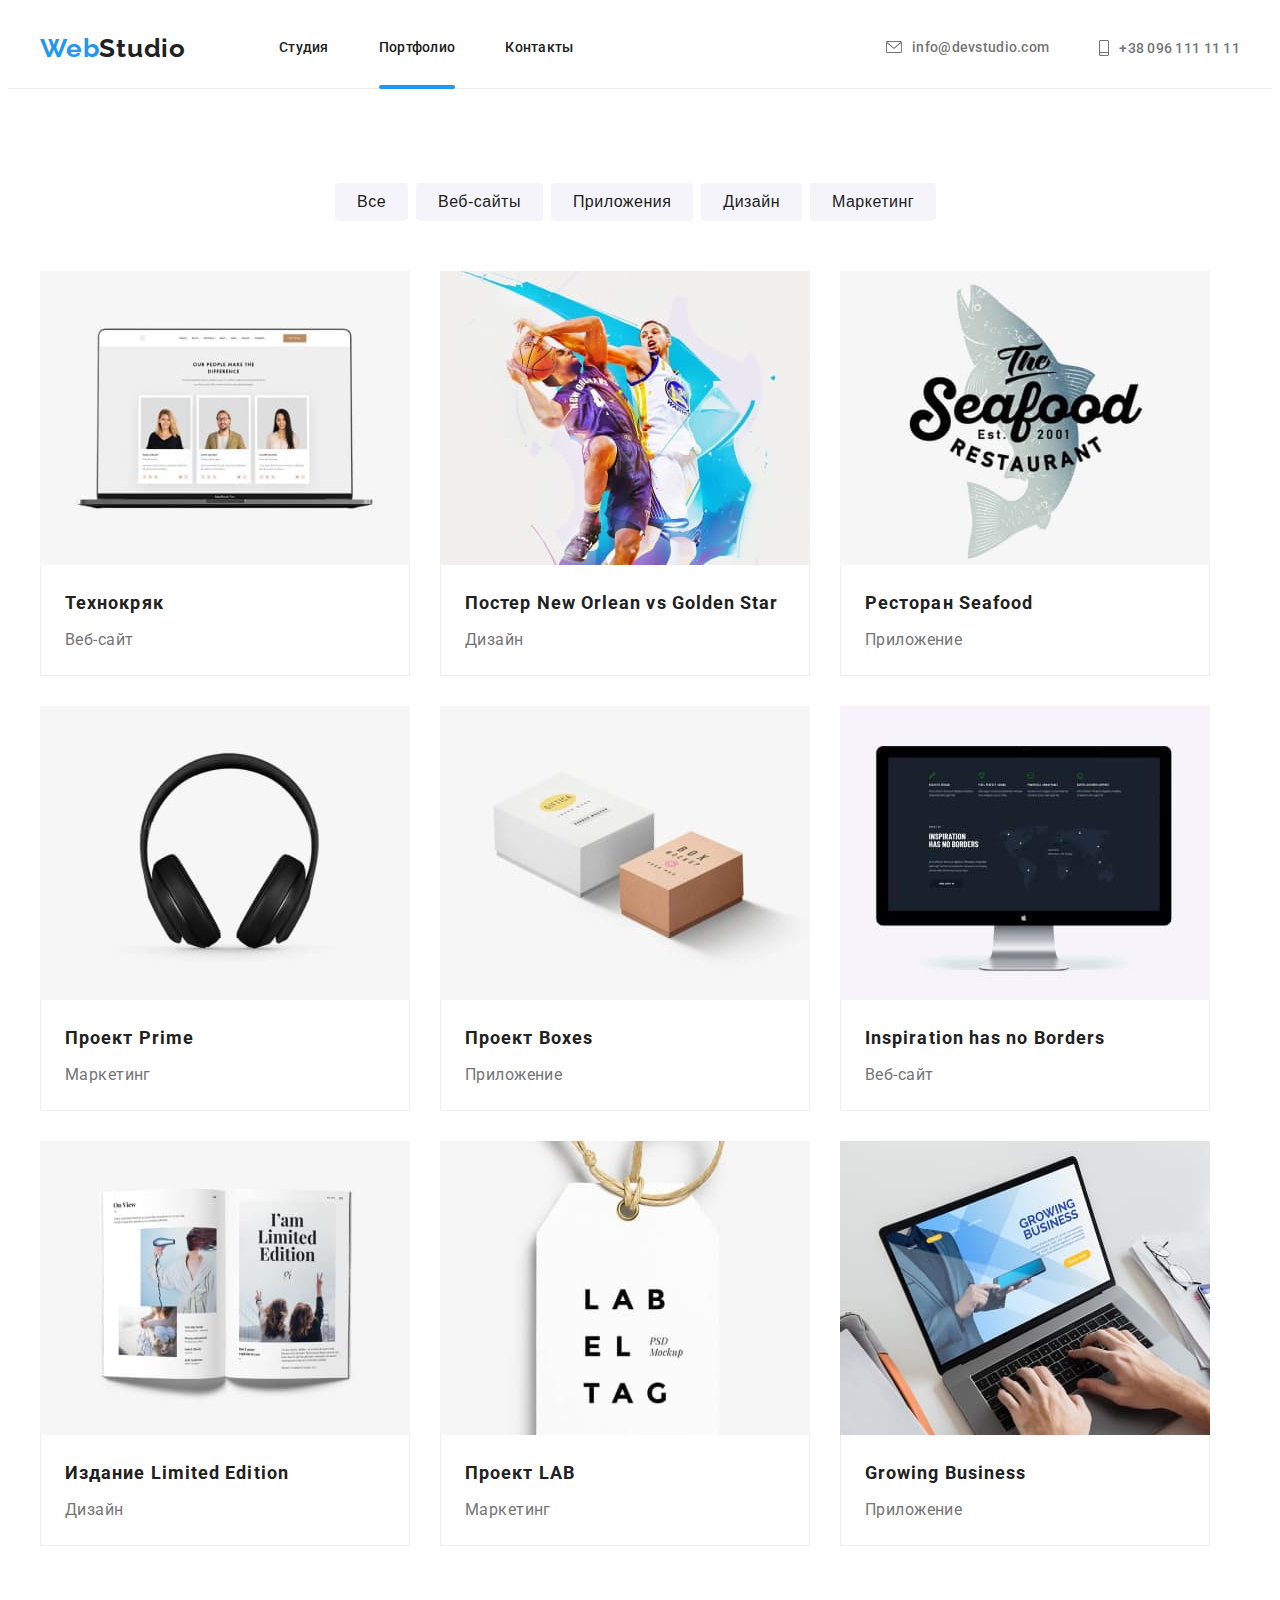
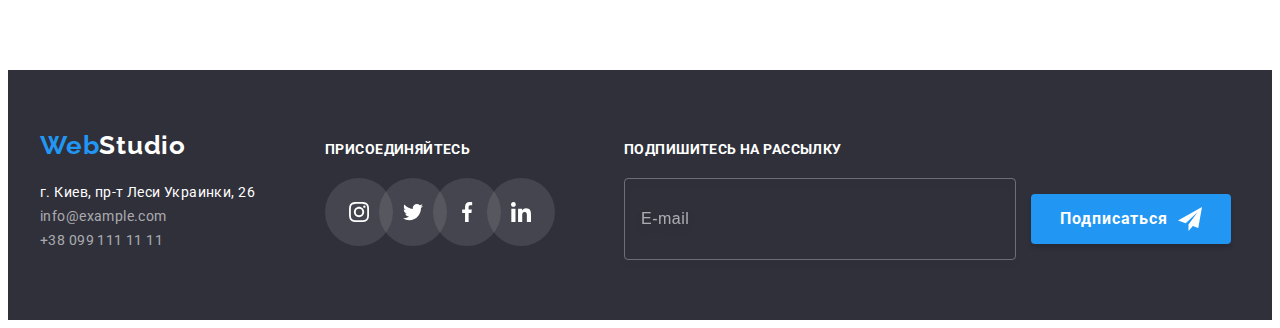
==== commit f28508c5: "upd" ====
--- a/portfolio.html
+++ b/portfolio.html
@@ -7,12 +7,16 @@
     <!-- нормалізація -->
     <link rel="stylesheet" href="https://cdnjs.cloudflare.com/ajax/libs/modern-normalize/1.1.0/modern-normalize.min.css" integrity="sha512-wpPYUAdjBVSE4KJnH1VR1HeZfpl1ub8YT/NKx4PuQ5NmX2tKuGu6U/JRp5y+Y8XG2tV+wKQpNHVUX03MfMFn9Q==" crossorigin="anonymous" referrerpolicy="no-referrer" />
     <!-- наші основні стилі -->
-    <link rel="stylesheet" href="./styles/styles.css">
+    
     <title>WebStudio</title>
     <link rel="preconnect" href="https://fonts.googleapis.com">
     <link rel="preconnect" href="https://fonts.gstatic.com" crossorigin>
     <link href="https://fonts.googleapis.com/css2?family=Raleway:wght@700&family=Roboto:wght@400;500;700;900&display=swap" rel="stylesheet">
-</head>
+    <link rel="stylesheet" href="./css/main.min.css" />
+    <link rel="stylesheet" href="./css/styles.css" />
+    
+
+  </head>
 <body>
         <!-- хедер -->
         <header class="header">
@@ -82,6 +86,7 @@
                         <h2 class="main-title">Технокряк</h2>
                         <p class="main-content">Веб-сайт</p>
                     </div>
+                    
                     
                     
                 </a>
--- a/css/main.min.css
+++ b/css/main.min.css
@@ -0,0 +1 @@
+:root{--main-font: "roboto";--secondary-font: "raleway";--accent-color: #2196f3;--light-theme-txt: #212121;--dark-theme-txt: #ffffff;--content-txt: #757575;--dark-theme-bg: #2f303a;--white-theme-bg: #ffffff;--light-theme-bg: #f5f4fa;--borders-box: #eeeeee;--icon-color: #afb1b8;--btn-hover-color: #188ce8;--anim: 250ms cubic-bezier(0.4, 0, 0.2, 1)}body{font-family:var(--main-font),sans-serif;font-size:14px;line-height:1.71;letter-spacing:.03em;color:var(--light-theme-txt)}body.no-scroll{overflow:hidden}h1,h2,h3,p{margin:0}img{display:block;max-width:100%;height:auto}.link{text-decoration:none}.list{list-style:none;margin:0;padding:0}.current{color:var(--accent-color)}.visually-hidden{visibility:hidden}.btn{padding:6px 22px;font-weight:500;font-size:16px;line-height:1.63;text-align:center;letter-spacing:.03em;color:var(--light-theme-txt);background-color:var(--light-theme-bg);cursor:pointer;border-radius:4px;border:var(--white-theme-bg)}.btn:hover,.btn:focus{text-shadow:0px 4px 4px rgba(0,0,0,.25);color:var(--dark-theme-txt);background-color:var(--accent-color);-webkit-box-shadow:0px 3px 1px rgba(0,0,0,.1),0px 1px 2px rgba(0,0,0,.08),0px 2px 2px rgba(0,0,0,.12);box-shadow:0px 3px 1px rgba(0,0,0,.1),0px 1px 2px rgba(0,0,0,.08),0px 2px 2px rgba(0,0,0,.12);border-radius:4px}.container{width:1200px;padding-left:15px;padding-right:15px;margin-left:auto;margin-right:auto}.section{padding-top:94px;padding-bottom:94px}.logo-web{display:-webkit-box;display:-ms-flexbox;display:flex;font-family:"Raleway";font-style:normal;font-weight:700;font-size:26px;line-height:1.19;letter-spacing:.03em;color:var(--accent-color)}.logo-link{display:-webkit-box;display:-ms-flexbox;display:flex;font-family:"Raleway";font-style:normal;font-weight:700;font-size:26px;line-height:1.19;letter-spacing:.03em;color:var(--light-theme-txt)}.contact-list{display:-webkit-box;display:-ms-flexbox;display:flex;font-weight:500;line-height:1.07;letter-spacing:.02em;color:var(--content-txt);cursor:pointer}.contact-link{display:-webkit-box;display:-ms-flexbox;display:flex;-webkit-box-align:center;-ms-flex-align:center;align-items:center;-webkit-box-pack:center;-ms-flex-pack:center;justify-content:center;color:var(--content-txt);-webkit-transition:color var(--anim);transition:color var(--anim)}.form{display:-webkit-box;display:-ms-flexbox;display:flex;-webkit-box-align:center;-ms-flex-align:center;align-items:center}.form-btn{width:200px;height:50px;border-radius:4px;border-style:none;display:-webkit-inline-box;display:-ms-inline-flexbox;display:inline-flex;-webkit-box-align:center;-ms-flex-align:center;align-items:center;-webkit-box-pack:center;-ms-flex-pack:center;justify-content:center;background-color:var(--accent-color);-webkit-box-shadow:0px 4px 4px rgba(0,0,0,.15);box-shadow:0px 4px 4px rgba(0,0,0,.15);-webkit-transition:background-color var(--accent-color);transition:background-color var(--accent-color)}.form-btn:hover,.form-btn:focus{background-color:var(--btn-hover-color)}.form-btn-text{margin-right:10px;font-family:"Roboto";font-style:normal;font-weight:700;font-size:16px;line-height:30px;letter-spacing:.06em;color:var(--dark-theme-txt)}.form-btn-icon{fill:var(--dark-theme-txt)}.backdrop{position:fixed;top:0;left:0;width:100%;height:100%;background-color:rgba(0,0,0,.2);opacity:1;visibility:visible;pointer-events:initial;-webkit-transition:opacity var(--anim),visibility var(--anim);transition:opacity var(--anim),visibility var(--anim)}.modal{position:absolute;top:50%;left:50%;-webkit-transform:translate(-50%, -50%);transform:translate(-50%, -50%);width:528px;height:581px;background-color:var(--white-theme-bg);-webkit-box-shadow:0px 1px 3px rgba(0,0,0,.12),0px 1px 1px rgba(0,0,0,.14),0px 2px 1px rgba(0,0,0,.2);box-shadow:0px 1px 3px rgba(0,0,0,.12),0px 1px 1px rgba(0,0,0,.14),0px 2px 1px rgba(0,0,0,.2);border-radius:4px;z-index:100}.modal-close-btn{position:absolute;top:0;right:0;width:30px;height:30px;border-radius:50%;margin-top:8px;margin-right:8px;display:-webkit-box;display:-ms-flexbox;display:flex;-webkit-box-align:center;-ms-flex-align:center;align-items:center;-webkit-box-pack:center;-ms-flex-pack:center;justify-content:center;background:var(--white-theme-bg);border:none;padding:0;border:1px solid rgba(0,0,0,.1);cursor:pointer;-webkit-transition:var(--anim);transition:var(--anim)}.modal-close-btn:hover,.modal-close-btn:focus+.close-btn-pic{fill:var(--accent-color)}.close-btn-pic{width:18px;height:18px}.backdrop.is-hidden{opacity:0;visibility:hidden;pointer-events:none;-webkit-transition:opacity var(--anim),visibility var(--anim);transition:opacity var(--anim),visibility var(--anim)}.modal-area{padding:0 40px}.modal-title{margin-top:40px;margin-bottom:12px;font-family:"Roboto";font-style:normal;font-weight:700;font-size:20px;line-height:1.15;text-align:center;letter-spacing:.03em;color:var(--light-theme-txt)}.modal-list-item:not(:last-child){position:relative;margin-bottom:10px}.modal-list-item:last-child{margin-bottom:20px}.form-checkbox-label{display:-webkit-box;display:-ms-flexbox;display:flex;-webkit-box-align:center;-ms-flex-align:center;align-items:center;-webkit-box-pack:center;-ms-flex-pack:center;justify-content:center;margin-bottom:30px}.form-icon-check{display:-webkit-inline-box;display:-ms-inline-flexbox;display:inline-flex;-webkit-box-align:center;-ms-flex-align:center;align-items:center;-webkit-box-pack:center;-ms-flex-pack:center;justify-content:center;width:16px;height:15px;margin-right:7px;border:2px solid var(--light-theme-txt);border-radius:2px;outline-offset:-2px;fill:var(--dark-theme-txt);-webkit-transition:background-color var(--anim),outline-color var(--anim);transition:background-color var(--anim),outline-color var(--anim)}.checkbox-text{margin-right:10px;font-weight:400;font-size:14px;line-height:1.7;letter-spacing:.03em;color:var(--content-txt)}.checkbox-link{-webkit-text-decoration-line:underline;text-decoration-line:underline;color:var(--accent-color)}.modal-form-check:checked+.form-icon-check{background-color:var(--accent-color);border-color:var(--accent-color)}.btn-checkbox{margin-left:165px;background-color:var(--accent-color)}.btn-checkbox:hover,.btn-checkbox:focus{background-color:var(--btn-hover-color)}.form-button-text{color:var(--dark-theme-txt)}.modal-form-input{width:100%;height:40px;padding:12px 15px 12px 42px;font-size:16px;line-height:1.25;letter-spacing:.03em;color:var(--content-txt);border:1px solid rgba(33,33,33,.2);border-radius:4px;-webkit-transition:outline var(--anim),border-color var(--anim);transition:outline var(--anim),border-color var(--anim);cursor:pointer}.label-title{color:var(--content-txt)}.modal-form-icon{position:absolute;top:55%;left:12px;fill:var(--light-theme-txt);-webkit-transition:var(--anim);transition:var(--anim)}.modal-form-input-comment{resize:none;width:100%;height:120px;padding:12px 16px;color:var(--content-txt);background-color:rgba(0,0,0,0);border:1px solid rgba(33,33,33,.2);border-radius:4px;-webkit-transition:outline var(--anim),border-color var(--anim);transition:outline var(--anim),border-color var(--anim)}.modal-form-input-comment::-webkit-input-placeholder{font-size:14px;line-height:1.14;letter-spacing:.01em;color:rgba(117,117,117,.5)}.modal-form-input-comment::-moz-placeholder{font-size:14px;line-height:1.14;letter-spacing:.01em;color:rgba(117,117,117,.5)}.modal-form-input-comment:-ms-input-placeholder{font-size:14px;line-height:1.14;letter-spacing:.01em;color:rgba(117,117,117,.5)}.modal-form-input-comment::-ms-input-placeholder{font-size:14px;line-height:1.14;letter-spacing:.01em;color:rgba(117,117,117,.5)}.modal-form-input-comment::placeholder{font-size:14px;line-height:1.14;letter-spacing:.01em;color:rgba(117,117,117,.5)}.modal-form-input:focus,.modal-form-input-comment:focus{outline:rgba(0,0,0,0);border-color:var(--accent-color)}.modal-form-input:focus+.modal-form-icon{fill:var(--accent-color)}.hero-title{margin-bottom:25px;font-weight:900;font-size:44px;line-height:1.36;text-align:center;letter-spacing:.06em;text-transform:uppercase;color:var(--dark-theme-txt)}.header{border-bottom:1px solid #ececec}.header-container{display:-webkit-box;display:-ms-flexbox;display:flex;-webkit-box-align:center;-ms-flex-align:center;align-items:center;height:80px}.header-nav{display:-webkit-box;display:-ms-flexbox;display:flex;margin-left:93px}.header-list{position:relative;display:-webkit-box;display:-ms-flexbox;display:flex}.header-link{display:block;font-weight:500;line-height:1.14;letter-spacing:.02em;color:var(--light-theme-txt);cursor:pointer;padding-top:32px;padding-bottom:32px;-webkit-transition:color var(--anim);transition:color var(--anim)}.header-link:hover,.header-link:focus{color:var(--accent-color)}.header-list-item{position:relative}.header-list-item:not(:last-child){margin-right:50px}.header-contact{margin-left:auto}.contact-link{margin-left:50px}.contact-link:hover,.contact-link:focus{color:var(--accent-color)}.header-icon{margin-right:10px;fill:currentColor}.contact-link.header-link:hover .header-icon,.contact-link.header-link:focus .header-icon{fill:var(--accent-color)}.current.header-link::after{content:"";position:absolute;bottom:-1px;left:0;width:100%;height:4px;display:inline-block;background-color:var(--accent-color);border-radius:2px}.hero{padding-top:200px;padding-bottom:200px;text-align:center;background-color:var(--dark-theme-bg);background-image:-webkit-gradient(linear, left top, left bottom, from(rgba(47, 48, 58, 0.4)), to(rgba(47, 48, 58, 0.4))),url(../images/hero-bg.png);background-image:linear-gradient(rgba(47, 48, 58, 0.4), rgba(47, 48, 58, 0.4)),url(../images/hero-bg.png);background-repeat:no-repeat;background-position:center;background-size:cover;max-width:1600px;margin:0 auto}.hero-button{border:none;width:200px;height:50px;text-align:center;font-weight:700;font-size:16px;line-height:1.88;border-radius:4px;letter-spacing:.06em;color:var(--dark-theme-txt);background-color:var(--accent-color);-webkit-box-shadow:0px 4px 4px rgba(0,0,0,.15);box-shadow:0px 4px 4px rgba(0,0,0,.15)}.hero-button:hover,.hero-button:focus{background-color:var(--btn-hover-color)}.advantages-list{display:-webkit-box;display:-ms-flexbox;display:flex}.advantages-item:not(:last-child){margin-right:30px}.advtg-box{width:270px}.advantages-title{margin-bottom:10px;font-family:"Roboto";font-style:normal;font-weight:700;font-size:14px;line-height:1.14;letter-spacing:.03em;text-transform:uppercase;color:var(--light-theme-txt)}.advantages-content{line-height:1.71;letter-spacing:.03em;color:var(--content-txt)}.icon-wr{display:-webkit-box;display:-ms-flexbox;display:flex;-webkit-box-align:center;-ms-flex-align:center;align-items:center;-webkit-box-pack:center;-ms-flex-pack:center;justify-content:center;height:120px;margin-bottom:30px;background-color:var(--light-theme-bg);border-radius:4px}.example-list{display:-webkit-box;display:-ms-flexbox;display:flex}.example-section{padding-top:0}.section-title{margin-bottom:50px;font-family:"Roboto";font-style:normal;font-weight:700;font-size:36px;line-height:1.17;text-align:center;letter-spacing:.03em;color:var(--light-theme-txt)}.example-item{position:relative}.example-item:not(:last-child){margin-right:30px}.label-text{font-family:"Roboto";font-weight:700;font-size:14px;line-height:1.14;text-align:center;letter-spacing:.03em;text-transform:uppercase;color:var(--dark-theme-txt)}.label{overflow:visible;bottom:0;display:-webkit-box;display:-ms-flexbox;display:flex;-webkit-box-pack:center;-ms-flex-pack:center;justify-content:center;-webkit-box-align:center;-ms-flex-align:center;align-items:center;position:absolute;width:370px;height:70px;background:rgba(47,48,58,.8)}.team-list{display:-webkit-box;display:-ms-flexbox;display:flex}.name-team-item{font-family:"Roboto";font-style:normal;font-weight:500;font-size:16px;line-height:1.19;text-align:center;letter-spacing:.03em;color:var(--light-theme-txt)}.team-prof{font-size:16px;line-height:1.19;text-align:center;letter-spacing:.03em;color:var(--content-txt)}.team-box{background-color:var(--white-theme-bg);-webkit-box-shadow:0px 2px 1px 0px rgba(0,0,0,.2);box-shadow:0px 2px 1px 0px rgba(0,0,0,.2);-webkit-box-shadow:0px 1px 1px 0px rgba(0,0,0,.1411764706);box-shadow:0px 1px 1px 0px rgba(0,0,0,.1411764706);-webkit-box-shadow:0px 1px 3px 0px rgba(0,0,0,.1215686275);box-shadow:0px 1px 3px 0px rgba(0,0,0,.1215686275);-webkit-box-shadow:0px 1px 3px rgba(0,0,0,.12),0px 1px 1px rgba(0,0,0,.14),0px 2px 1px rgba(0,0,0,.2);box-shadow:0px 1px 3px rgba(0,0,0,.12),0px 1px 1px rgba(0,0,0,.14),0px 2px 1px rgba(0,0,0,.2);border-radius:0px 0px 4px 4px}.box-team-item:not(:last-child){margin-right:30px}.name-team-item{margin-bottom:10px}.team-prof{margin-bottom:16px}.team-section{background-color:var(--light-theme-bg)}.main-title{font-family:"Roboto";font-style:normal;font-weight:700;font-size:18px;line-height:2;letter-spacing:.06em;color:var(--light-theme-txt)}.team-thumb{padding:30px 0}.icons-team-list{-webkit-padding-start:0;padding-inline-start:0;display:-webkit-box;display:-ms-flexbox;display:flex;list-style:none;-webkit-box-align:center;-ms-flex-align:center;align-items:center;-webkit-box-pack:center;-ms-flex-pack:center;justify-content:center}.icons-item-team:not(:last-child){margin-right:10px}.icon-link-team{display:-webkit-box;display:-ms-flexbox;display:flex;-webkit-box-align:center;-ms-flex-align:center;align-items:center;-webkit-box-pack:center;-ms-flex-pack:center;justify-content:center;width:44px;height:44px;border-radius:50%;background-color:var(--white-theme-bg);color:var(--icon-color);-webkit-transition:color var(--anim),background-color var(--anim);transition:color var(--anim),background-color var(--anim)}.icon-link-team:hover,.icon-link-team:focus{background-color:var(--accent-color);color:var(--dark-theme-txt)}.icon-team{fill:currentColor}.icon-team:hover,.icon-team:focus{fill:var(--dark-theme-txt)}.clients-list{display:-webkit-box;display:-ms-flexbox;display:flex;margin:0;list-style:none;-webkit-padding-start:0;padding-inline-start:0}.client-item:not(:last-child){margin-right:30px}.client-link{display:-webkit-box;display:-ms-flexbox;display:flex;width:170px;height:92px;-webkit-box-align:center;-ms-flex-align:center;align-items:center;-webkit-box-pack:center;-ms-flex-pack:center;justify-content:center;border:1px solid var(--icon-color);border-radius:4px;-webkit-transition:border var(--anim);transition:border var(--anim)}.client-icon{fill:var(--icon-color);-webkit-transition:fill var(--anim);transition:fill var(--anim)}.client-iconk:hover,.client-icon:focus{color:var(--accent-color);border-color:var(--accent-color)}.client-link:hover .client-icon.icon,.client-link:focus .client-icon.icon{fill:var(--accent-color)}.container-button{display:-webkit-box;display:-ms-flexbox;display:flex;margin-bottom:50px}.list-btn{margin-right:8px;border-radius:4px;-webkit-transition:color var(--anim),background-color var(--anim),border-radius var(--anim),border var(--anim),-webkit-box-shadow var(--anim);transition:color var(--anim),background-color var(--anim),border-radius var(--anim),border var(--anim),-webkit-box-shadow var(--anim);transition:color var(--anim),background-color var(--anim),border-radius var(--anim),border var(--anim),box-shadow var(--anim);transition:color var(--anim),background-color var(--anim),border-radius var(--anim),border var(--anim),box-shadow var(--anim),-webkit-box-shadow var(--anim)}.btn-1{margin-left:295px}.list-box{display:-webkit-box;display:-ms-flexbox;display:flex;-ms-flex-wrap:wrap;flex-wrap:wrap}.main-title{margin-bottom:4px}.main-content{font-size:16px;line-height:1.88;color:var(--content-txt)}.main-box{margin-right:30px;margin-bottom:30px}.overlay{position:relative;overflow:hidden}.main-box:hover .main-box-overlay{-webkit-transform:translateY(0);transform:translateY(0)}.main-box:nth-child(3n){margin-right:0}.main-box-item{display:block;text-decoration:none}.main-box-item:hover,.main-box-item:focus{-webkit-box-shadow:0px 1px 1px rgba(0,0,0,.12),0px 4px 4px rgba(0,0,0,.06),1px 4px 6px rgba(0,0,0,.16);box-shadow:0px 1px 1px rgba(0,0,0,.12),0px 4px 4px rgba(0,0,0,.06),1px 4px 6px rgba(0,0,0,.16)}.box-content{padding:20px 24px;border-left:1px solid var(--borders-box);border-right:1px solid var(--borders-box);border-bottom:1px solid var(--borders-box)}.main-box-desc{width:370px;font-family:"Roboto";font-style:normal;font-weight:400;font-size:18px;line-height:28px;letter-spacing:.03em;color:var(--dark-theme-txt)}.main-box-overlay{position:absolute;top:0;left:0;width:100%;height:100%;-webkit-transform:translateY(100%);transform:translateY(100%);display:-webkit-box;display:-ms-flexbox;display:flex;-webkit-box-align:center;-ms-flex-align:center;align-items:center;-webkit-box-pack:center;-ms-flex-pack:center;justify-content:center;padding:15px;-webkit-transition:-webkit-transform var(--anim);transition:-webkit-transform var(--anim);transition:transform var(--anim);transition:transform var(--anim), -webkit-transform var(--anim);background-color:var(--accent-color)}.container-footer{display:-webkit-box;display:-ms-flexbox;display:flex;-webkit-box-align:baseline;-ms-flex-align:baseline;align-items:baseline;padding:0 15px}.section-footer{padding-top:60px;padding-bottom:60px;background-color:var(--dark-theme-bg)}.footer-link-logo{display:-webkit-box;display:-ms-flexbox;display:flex;margin-bottom:20px;font-family:"Raleway";font-style:normal;font-weight:700;font-size:26px;line-height:1.19;letter-spacing:.03em;color:var(--dark-theme-txt)}.footer-adress{font-style:normal;line-height:1.71;letter-spacing:.03em;color:var(--dark-theme-txt);-webkit-transition:color var(--anim);transition:color var(--anim)}.footer-link{font-style:normal;color:var(--content-txt);line-height:1.71;color:rgba(255,255,255,.6);-webkit-transition:color var(--anim);transition:color var(--anim)}.link-mail{margin-top:9px;margin-bottom:9px}.link-tel{margin-bottom:60px}.footer-adress:hover,.footer-adress:focus{color:var(--accent-color)}.footer-link:hover,.footer-link:focus{color:var(--accent-color)}.join{display:inline-block;margin-bottom:20px;font-size:14px;line-height:1.14;text-transform:uppercase;color:var(--dark-theme-txt)}.footer-icons-list{display:-webkit-box;display:-ms-flexbox;display:flex;list-style:none;padding:0;margin:0}.footer-icons-item{width:44px;height:44px}.footer-icons-item:not(:last-child){margin-right:10px}.footer-link-icon{display:-webkit-box;display:-ms-flexbox;display:flex;-webkit-box-align:center;-ms-flex-align:center;align-items:center;-webkit-box-pack:center;-ms-flex-pack:center;justify-content:center;width:44px;height:44px;padding:12px;color:var(--white-color);background-color:rgba(255,255,255,.1);border-radius:50%;-webkit-transition:background-color var(--anim);transition:background-color var(--anim)}.footer-icon{fill:var(--dark-theme-txt)}.footer-link-icon:hover,.footer-link-icon:focus{background-color:var(--accent-color)}.footer-social{margin-left:70px}.subscrible{display:block;margin-left:93px}.subscrible-input{margin-right:15px;padding:15px 16px;width:358px;height:50px;background-color:rgba(0,0,0,0);font-size:16px;line-height:1.25;letter-spacing:.03em;color:var(--dark-theme-txt);-webkit-transition:outline var(--anim),border-color var(--anim);transition:outline var(--anim),border-color var(--anim);border:1px solid rgba(255,255,255,.3);-webkit-filter:drop-shadow(0px 4px 4px rgba(0, 0, 0, 0.15));filter:drop-shadow(0px 4px 4px rgba(0, 0, 0, 0.15));border-radius:4px}.subscrible-input:focus{outline:rgba(0,0,0,0);border-color:var(--dark-theme-txt)}.subscrible-input::-webkit-input-placeholder{font-size:16px;line-height:1.25;letter-spacing:.03em;color:rgba(255,255,255,.6)}.subscrible-input::-moz-placeholder{font-size:16px;line-height:1.25;letter-spacing:.03em;color:rgba(255,255,255,.6)}.subscrible-input:-ms-input-placeholder{font-size:16px;line-height:1.25;letter-spacing:.03em;color:rgba(255,255,255,.6)}.subscrible-input::-ms-input-placeholder{font-size:16px;line-height:1.25;letter-spacing:.03em;color:rgba(255,255,255,.6)}.subscrible-input::placeholder{font-size:16px;line-height:1.25;letter-spacing:.03em;color:rgba(255,255,255,.6)}/*# sourceMappingURL=main.min.css.map */--- a/css/styles.css
+++ b/css/styles.css
@@ -0,0 +1,903 @@
+/* :root { */
+  /* fonts */
+  /* --main-font: "roboto";
+  --secondary-font: "raleway"; */
+
+  /* text colors  */
+  /* --accent-color: #2196f3;
+  --light-theme-txt: #212121;
+  --dark-theme-txt: #ffffff;
+  --content-txt: #757575; */
+
+  /* bg colors */
+  /* --dark-theme-bg: #2f303a;
+  --white-theme-bg: #ffffff;
+  --light-theme-bg: #f5f4fa; */
+
+  /* others */
+  /* --borders-box: #eeeeee;
+  --icon-color: #afb1b8;
+  --btn-hover-color: #188ce8; */
+
+  /* animation */
+  /* --anim: 250ms cubic-bezier(0.4, 0, 0.2, 1); */
+/* } */
+
+/* body {
+  font-family: var(--main-font), sans-serif;
+  font-size: 14px;
+  line-height: 1.71;
+  letter-spacing: 0.03em;
+  color: var(--light-theme-txt);
+} */
+
+/* reset */
+
+/* h1,
+h2,
+h3,
+p {
+  margin: 0;
+}
+
+img {
+  display: block;
+  max-width: 100%;
+  height: auto;
+} */
+
+/* common styles start */
+/* .no-scroll {
+  overflow: hidden;
+} */
+
+/* .container {
+  width: 1200px;
+  padding-left: 15px;
+  padding-right: 15px;
+  margin-left: auto;
+  margin-right: auto;
+} */
+/* .link {
+  text-decoration: none;
+}
+.list {
+  list-style: none;
+  margin: 0;
+  padding: 0;
+} */
+/* .section {
+  padding-top: 94px;
+  padding-bottom: 94px;
+} */
+
+/* common styles end */
+
+/* header section */
+/* .header {
+  border-bottom: 1px solid #ececec;
+}
+.header-container {
+  display: flex;
+  align-items: center;
+  height: 80px;
+}
+.header-nav {
+  display: flex;
+  margin-left: 93px;
+} */
+/* .logo-web {
+  display: flex;
+  font-family: "Raleway";
+  font-style: normal;
+  font-weight: 700;
+  font-size: 26px;
+  line-height: 1.19;
+  letter-spacing: 0.03em;
+  color: var(--accent-color);
+} */
+/* .logo-link {
+  display: flex;
+  font-family: "Raleway";
+  font-style: normal;
+  font-weight: 700;
+  font-size: 26px;
+  line-height: 1.19;
+  letter-spacing: 0.03em;
+  color: var(--light-theme-txt);
+} */
+/* .header-list {
+  position: relative;
+
+  display: flex;
+}
+.header-link {
+  display: block;
+  font-weight: 500;
+  line-height: 1.14;
+  letter-spacing: 0.02em;
+  color: var(--light-theme-txt);
+  cursor: pointer;
+  padding-top: 32px;
+  padding-bottom: 32px;
+  transition: color var(--anim);
+}
+.header-list-item {
+  position: relative;
+}
+.header-list-item:not(:last-child) {
+  margin-right: 50px;
+}
+.header-contact {
+  margin-left: auto;
+}
+.contact-link {
+  margin-left: 50px;
+} */
+
+/* .current {
+  color: var(--accent-color);
+} */
+/* .header-link:hover,
+.header-link:focus {
+  color: var(--accent-color);
+} */
+/* .contact-list {
+  display: flex;
+  font-weight: 500;
+  line-height: 1.07;
+  letter-spacing: 0.02em;
+  color: var(--content-txt);
+  cursor: pointer;
+}
+.contact-link {
+  display: flex;
+  align-items: center;
+  justify-content: center;
+  color: var(--content-txt);
+  transition: color var(--anim);
+} */
+/* .header-icon {
+  margin-right: 10px;
+  fill: currentColor;
+}
+
+.contact-link.header-link:hover .header-icon,
+.contact-link.header-link:focus .header-icon {
+  fill: var(--accent-color);
+}
+.contact-link:hover,
+.contact-link:focus {
+  color: var(--accent-color);
+}
+.current.header-link::after {
+  content: "";
+  position: absolute;
+  bottom: -1px;
+  left: 0;
+  width: 100%;
+  height: 4px;
+  display: inline-block;
+  background-color: var(--accent-color);
+  border-radius: 2px;
+} */
+
+/* герой */
+
+/* .hero {
+  padding-top: 200px;
+  padding-bottom: 200px;
+  text-align: center;
+  background-color: var(--dark-theme-bg);
+  background-image: linear-gradient(
+      rgba(47, 48, 58, 0.4),
+      rgba(47, 48, 58, 0.4)
+    ),
+    url(../images/hero-bg.png);
+  background-repeat: no-repeat;
+  background-position: center;
+  background-size: cover;
+  max-width: 1600px;
+  margin: 0 auto;
+} */
+
+/* .hero-title {
+  margin-bottom: 25px;
+
+  font-weight: 900;
+  font-size: 44px;
+  line-height: 1.36;
+  text-align: center;
+  letter-spacing: 0.06em;
+  text-transform: uppercase;
+  color: var(--dark-theme-txt);
+} */
+/* .hero-button {
+  border: none;
+
+  width: 200px;
+  height: 50px;
+  text-align: center;
+  font-weight: 700;
+  font-size: 16px;
+  line-height: 1.88;
+  border-radius: 4px;
+  letter-spacing: 0.06em;
+  color: var(--dark-theme-txt);
+  background-color: var(--accent-color);
+  box-shadow: 0px 4px 4px rgba(0, 0, 0, 0.15);
+}
+.hero-button:hover,
+.hero-button:focus {
+  background-color: var(--btn-hover-color);
+} */
+/* .btn {
+  padding: 6px 22px;
+  font-weight: 500;
+  font-size: 16px;
+  line-height: 1.63;
+  text-align: center;
+  letter-spacing: 0.03em;
+  color: var(--light-theme-txt);
+  background-color: var(--light-theme-bg);
+  cursor: pointer;
+  border-radius: 4px;
+  border: var(--white-theme-bg);
+} */
+/* .btn:hover,
+.btn:focus {
+  text-shadow: 0px 4px 4px rgba(0, 0, 0, 0.25);
+  color: var(--dark-theme-txt);
+  background-color: var(--accent-color);
+  box-shadow: 0px 3px 1px rgba(0, 0, 0, 0.1), 0px 1px 2px rgba(0, 0, 0, 0.08),
+    0px 2px 2px rgba(0, 0, 0, 0.12);
+  border-radius: 4px;
+} */
+/* секция преимущества */
+
+/* .advantages-list {
+  display: flex;
+}
+.advantages-item:not(:last-child) {
+  margin-right: 30px;
+}
+.advtg-box {
+  width: 270px;
+}
+
+.advantages-title {
+  margin-bottom: 10px;
+  font-family: "Roboto";
+  font-style: normal;
+  font-weight: 700;
+  font-size: 14px;
+  line-height: 1.14;
+  letter-spacing: 0.03em;
+  text-transform: uppercase;
+  color: var(--light-theme-txt);
+}
+.advantages-content {
+  line-height: 1.71;
+  letter-spacing: 0.03em;
+  color: var(--content-txt);
+}
+.icon-wr {
+  display: flex;
+  align-items: center;
+  justify-content: center;
+  height: 120px;
+  margin-bottom: 30px;
+  background-color: var(--light-theme-bg);
+  border-radius: 4px;
+} */
+
+/* чем мы занимаемся */
+/* .example-list {
+  display: flex;
+}
+.example-section {
+  padding-top: 0;
+}
+
+.section-title {
+  margin-bottom: 50px;
+
+  font-family: "Roboto";
+  font-style: normal;
+  font-weight: 700;
+  font-size: 36px;
+  line-height: 1.17;
+  text-align: center;
+  letter-spacing: 0.03em;
+  color: var(--light-theme-txt);
+}
+.example-item {
+  position: relative;
+}
+.example-item:not(:last-child) {
+  margin-right: 30px;
+}
+
+.label-text {
+  font-family: "Roboto";
+  font-weight: 700;
+  font-size: 14px;
+  line-height: 1.14;
+  text-align: center;
+  letter-spacing: 0.03em;
+  text-transform: uppercase;
+  color: var(--dark-theme-txt);
+}
+.label {
+  overflow: visible;
+  bottom: 0;
+  display: flex;
+  justify-content: center;
+  align-items: center;
+  position: absolute;
+  width: 370px;
+  height: 70px;
+  background: rgba(47, 48, 58, 0.8);
+} */
+
+/* Наша команда */
+
+/* .team-list {
+  display: flex;
+}
+
+.name-team-item {
+  font-family: "Roboto";
+  font-style: normal;
+  font-weight: 500;
+  font-size: 16px;
+  line-height: 1.19;
+  text-align: center;
+  letter-spacing: 0.03em;
+  color: var(--light-theme-txt);
+}
+.team-prof {
+  font-size: 16px;
+  line-height: 1.19;
+  text-align: center;
+  letter-spacing: 0.03em;
+  color: var(--content-txt);
+}
+.team-box {
+  background-color: var(--white-theme-bg);
+  box-shadow: 0px 2px 1px 0px #00000033;
+  box-shadow: 0px 1px 1px 0px #00000024;
+  box-shadow: 0px 1px 3px 0px #0000001f;
+  box-shadow: 0px 1px 3px rgba(0, 0, 0, 0.12), 0px 1px 1px rgba(0, 0, 0, 0.14),
+    0px 2px 1px rgba(0, 0, 0, 0.2);
+  border-radius: 0px 0px 4px 4px;
+}
+.box-team-item:not(:last-child) {
+  margin-right: 30px;
+}
+.name-team-item {
+  margin-bottom: 10px;
+}
+.team-prof {
+  margin-bottom: 16px;
+}
+.team-section {
+  background-color: var(--light-theme-bg);
+}
+.main-title {
+  font-family: "Roboto";
+  font-style: normal;
+  font-weight: 700;
+  font-size: 18px;
+  line-height: 2;
+  letter-spacing: 0.06em;
+  color: var(--light-theme-txt);
+}
+.team-thumb {
+  padding: 30px 0;
+}
+.icons-team-list {
+  padding-inline-start: 0;
+  display: flex;
+  list-style: none;
+  align-items: center;
+  justify-content: center;
+}
+.icons-item-team:not(:last-child) {
+  margin-right: 10px;
+}
+.icon-link-team {
+  display: flex;
+  align-items: center;
+  justify-content: center;
+  width: 44px;
+  height: 44px;
+  border-radius: 50%;
+  background-color: var(--white-theme-bg);
+  color: var(--icon-color);
+  transition: color var(--anim), background-color var(--anim);
+}
+.icon-link-team:hover,
+.icon-link-team:focus {
+  background-color: var(--accent-color);
+  color: var(--dark-theme-txt);
+}
+.icon-team {
+  fill: currentColor;
+}
+.icon-team:hover,
+.icon-team:focus {
+  fill: var(--dark-theme-txt);
+} */
+
+/* section clients */
+/* .clients-list {
+  display: flex;
+  margin: 0;
+  list-style: none;
+  padding-inline-start: 0;
+}
+.client-item:not(:last-child) {
+  margin-right: 30px;
+}
+.client-link {
+  display: flex;
+  width: 170px;
+  height: 92px;
+  align-items: center;
+  justify-content: center;
+  border: 1px solid var(--icon-color);
+  border-radius: 4px;
+  transition: border var(--anim);
+}
+.client-icon {
+  fill: var(--icon-color);
+  transition: fill var(--anim);
+}
+
+.client-link:hover,
+.client-link:focus {
+  color: var(--accent-color);
+  border-color: var(--accent-color);
+}
+
+.client-link:hover .client-icon.icon,
+.client-link:focus .client-icon.icon {
+  fill: var(--accent-color);
+} */
+
+/* portfolio styles */
+
+/* .container-button {
+  display: flex;
+  margin-bottom: 50px;
+}
+
+.list-btn {
+  margin-right: 8px;
+  border-radius: 4px;
+  transition: color var(--anim), background-color var(--anim),
+    border-radius var(--anim), border var(--anim), box-shadow var(--anim);
+}
+.btn-1 {
+  margin-left: 295px;
+}
+
+.list-box {
+  display: flex;
+
+  flex-wrap: wrap;
+}
+.main-title {
+  margin-bottom: 4px;
+}
+.main-content {
+  font-size: 16px;
+  line-height: 1.88;
+  color: var(--content-txt);
+}
+.main-box {
+  margin-right: 30px;
+  margin-bottom: 30px;
+}
+.overlay {
+  position: relative;
+  overflow: hidden;
+}
+.main-box:hover .main-box-overlay {
+  transform: translateY(0);
+}
+.main-box:nth-child(3n) {
+  margin-right: 0;
+}
+.main-box-item {
+  display: block;
+  text-decoration: none;
+}
+
+.main-box-item:hover,
+.main-box-item:focus {
+  box-shadow: 0px 1px 1px rgba(0, 0, 0, 0.12), 0px 4px 4px rgba(0, 0, 0, 0.06),
+    1px 4px 6px rgba(0, 0, 0, 0.16);
+}
+.box-content {
+  padding: 20px 24px;
+  border-left: 1px solid var(--borders-box);
+  border-right: 1px solid var(--borders-box);
+  border-bottom: 1px solid var(--borders-box);
+}
+.main-box-desc {
+  width: 370px;
+  font-family: "Roboto";
+  font-style: normal;
+  font-weight: 400;
+  font-size: 18px;
+  line-height: 28px;
+  letter-spacing: 0.03em;
+  color: var(--dark-theme-txt);
+}
+.main-box-overlay {
+  position: absolute;
+  top: 0;
+  left: 0;
+  width: 100%;
+  height: 100%;
+  transform: translateY(100%);
+  display: flex;
+  align-items: center;
+  justify-content: center;
+  padding: 15px;
+  transition: transform var(--anim);
+
+  background-color: var(--accent-color);
+} */
+
+/* Footer */
+/* .container-footer {
+  display: flex;
+  align-items: baseline;
+  padding: 0 15px;
+}
+.section-footer {
+  padding-top: 60px;
+  padding-bottom: 60px;
+  background-color: var(--dark-theme-bg);
+}
+
+.footer-link-logo {
+  display: flex;
+
+  margin-bottom: 20px;
+  font-family: "Raleway";
+  font-style: normal;
+  font-weight: 700;
+  font-size: 26px;
+  line-height: 1.19;
+  letter-spacing: 0.03em;
+  color: var(--dark-theme-txt);
+}
+.footer-adress {
+  font-style: normal;
+  line-height: 1.71;
+  letter-spacing: 0.03em;
+  color: var(--dark-theme-txt);
+  transition: color var(--anim);
+}
+.footer-link {
+  font-style: normal;
+  color: var(--content-txt);
+  line-height: 1.71;
+  color: rgba(255, 255, 255, 0.6);
+  transition: color var(--anim);
+}
+.link-mail {
+  margin-top: 9px;
+  margin-bottom: 9px;
+}
+.link-tel {
+  margin-bottom: 60px;
+}
+
+.footer-adress:hover,
+.footer-adress:focus {
+  color: var(--accent-color);
+}
+
+.footer-link:hover,
+.footer-link:focus {
+  color: var(--accent-color);
+}
+
+.join {
+  display: inline-block;
+  margin-bottom: 20px;
+  font-size: 14px;
+  line-height: 1.14;
+  text-transform: uppercase;
+  color: var(--dark-theme-txt);
+}
+.footer-icons-list {
+  display: flex;
+  list-style: none;
+  padding: 0;
+  margin: 0;
+}
+.footer-icons-item {
+  width: 44px;
+  height: 44px;
+}
+.footer-icons-item:not(:last-child) {
+  margin-right: 10px;
+}
+.footer-link-icon {
+  display: flex;
+  align-items: center;
+  justify-content: center;
+  width: 44px;
+  height: 44px;
+  padding: 12px;
+  color: var(--white-color);
+  background-color: rgba(255, 255, 255, 0.1);
+  border-radius: 50%;
+  transition: background-color var(--anim);
+}
+.footer-icon {
+  fill: var(--dark-theme-txt);
+}
+.footer-link-icon:hover,
+.footer-link-icon:focus {
+  background-color: var(--accent-color);
+}
+.footer-social {
+  margin-left: 70px;
+} */
+/* форма підписки в футері */
+/* .subscrible {
+  display: block;
+  margin-left: 93px;
+} */
+/* .form {
+  display: flex;
+  align-items: center;
+} */
+
+/* .subscrible-input {
+  margin-right: 15px;
+
+  padding: 15px 16px;
+
+  width: 358px;
+  height: 50px;
+  background-color: transparent;
+  font-size: 16px;
+  line-height: 1.25;
+  letter-spacing: 0.03em;
+  color: var(--dark-theme-txt);
+  transition: outline var(--anim), border-color var(--anim);
+
+  border: 1px solid rgba(255, 255, 255, 0.3);
+  filter: drop-shadow(0px 4px 4px rgba(0, 0, 0, 0.15));
+  border-radius: 4px;
+}
+.subscrible-input:focus {
+  outline: transparent;
+  border-color: var(--dark-theme-txt);
+}
+.subscrible-input::placeholder {
+  font-size: 16px;
+  line-height: 1.25;
+  letter-spacing: 0.03em;
+  color: rgba(255, 255, 255, 0.6);
+} */
+/* .form-btn {
+  width: 200px;
+  height: 50px;
+  border-radius: 4px;
+  border-style: none;
+  display: inline-flex;
+  align-items: center;
+  justify-content: center;
+  background-color: var(--accent-color);
+  box-shadow: 0px 4px 4px rgba(0, 0, 0, 0.15);
+  transition: background-color var(--accent-color);
+}
+.form-btn:hover,
+.form-btn:focus {
+  background-color: var(--btn-hover-color);
+}
+.form-btn-text {
+  margin-right: 10px;
+  font-family: "Roboto";
+  font-style: normal;
+  font-weight: 700;
+  font-size: 16px;
+  line-height: 30px;
+  letter-spacing: 0.06em;
+  color: var(--dark-theme-txt);
+}
+.form-btn-icon {
+  fill: var(--dark-theme-txt);
+} */
+
+/* модальне вікно */
+/* .backdrop {
+  position: fixed;
+  top: 0;
+  left: 0;
+  width: 100%;
+  height: 100%;
+  background-color: rgba(0, 0, 0, 0.2);
+  opacity: 1;
+  visibility: visible;
+  pointer-events: initial;
+  transition: opacity var(--anim), visibility var(--anim);
+}
+.modal {
+  position: absolute;
+  top: 50%;
+  left: 50%;
+  transform: translate(-50%, -50%);
+  width: 528px;
+  height: 581px;
+  background-color: var(--white-theme-bg);
+  box-shadow: 0px 1px 3px rgba(0, 0, 0, 0.12), 0px 1px 1px rgba(0, 0, 0, 0.14),
+    0px 2px 1px rgba(0, 0, 0, 0.2);
+  border-radius: 4px;
+  z-index: 100;
+}
+.modal-close-btn {
+  position: absolute;
+  top: 0;
+  right: 0;
+  width: 30px;
+  height: 30px;
+  border-radius: 50%;
+  margin-top: 8px;
+  margin-right: 8px;
+  display: flex;
+  align-items: center;
+  justify-content: center;
+  background: var(--white-theme-bg);
+  border: none;
+  padding: 0;
+  border: 1px solid rgba(0, 0, 0, 0.1);
+  cursor: pointer;
+  transition: var(--anim);
+}
+.modal-close-btn:hover,
+.modal-close-btn:focus + .close-btn-pic {
+  fill: var(--accent-color);
+}
+.close-btn-pic {
+  width: 18px;
+  height: 18px;
+}
+
+.backdrop.is-hidden {
+  opacity: 0;
+  visibility: hidden;
+  pointer-events: none;
+  transition: opacity var(--anim), visibility var(--anim);
+} */
+/* .modal-area {
+  padding: 0 40px;
+}
+.modal-title {
+  margin-top: 40px;
+  margin-bottom: 12px;
+  font-family: "Roboto";
+  font-style: normal;
+  font-weight: 700;
+  font-size: 20px;
+  line-height: 1.15;
+  text-align: center;
+  letter-spacing: 0.03em;
+  color: var(--light-theme-txt);
+}
+.modal-list-item:not(:last-child) {
+  position: relative;
+  margin-bottom: 10px;
+}
+.modal-list-item:last-child {
+  margin-bottom: 20px;
+} */
+/* .modal-form-input {
+  width: 100%;
+  height: 40px;
+  padding: 12px 15px 12px 42px;
+  font-size: 16px;
+  line-height: 1.25;
+  letter-spacing: 0.03em;
+  color: var(--content-txt);
+  border: 1px solid rgba(33, 33, 33, 0.2);
+  border-radius: 4px;
+  transition: outline var(--anim), border-color var(--anim);
+  cursor: pointer;
+}
+.label-title {
+  color: var(--content-txt);
+}
+.modal-form-icon {
+  position: absolute;
+  top: 55%;
+  left: 12px;
+  fill: var(--light-theme-txt);
+  transition: var(--anim);
+} */
+/* .modal-form-input-comment {
+  resize: none;
+  width: 100%;
+  height: 120px;
+  padding: 12px 16px;
+  color: var(--content-txt);
+  background-color: transparent;
+  border: 1px solid rgba(33, 33, 33, 0.2);
+  border-radius: 4px;
+  transition: outline var(--anim), border-color var(--anim);
+}
+.modal-form-input-comment::placeholder {
+  font-size: 14px;
+  line-height: 1.14;
+  letter-spacing: 0.01em;
+  color: rgba(117, 117, 117, 0.5);
+} */
+/* .modal-form-input:focus,
+.modal-form-input-comment:focus {
+  outline: transparent;
+  border-color: var(--accent-color);
+}
+.modal-form-input:focus + .modal-form-icon {
+  fill: var(--accent-color);
+} */
+/* checkbox */
+/* .visually-hidden {
+  visibility: hidden;
+} */
+/* .form-checkbox-label {
+  display: flex;
+  align-items: center;
+  justify-content: center;
+  margin-bottom: 30px;
+}
+.form-icon-check {
+  display: inline-flex;
+  align-items: center;
+  justify-content: center;
+  width: 16px;
+  height: 15px;
+  margin-right: 7px;
+  border: 2px solid var(--light-theme-txt);
+  border-radius: 2px;
+  outline-offset: -2px;
+  fill: var(--dark-theme-txt);
+  transition: background-color var(--anim), outline-color var(--anim);
+}
+.checkbox-text {
+  margin-right: 10px;
+  font-weight: 400;
+  font-size: 14px;
+  line-height: 1.7;
+  letter-spacing: 0.03em;
+  color: var(--content-txt);
+}
+
+.checkbox-link {
+  text-decoration-line: underline;
+  color: var(--accent-color);
+}
+.modal-form-check:checked + .form-icon-check {
+  background-color: var(--accent-color);
+
+  border-color: var(--accent-color);
+}
+.btn-checkbox {
+  margin-left: 165px;
+  background-color: var(--accent-color);
+}
+.btn-checkbox:hover,
+.btn-checkbox:focus {
+  background-color: var(--btn-hover-color);
+}
+.form-button-text {
+  color: var(--dark-theme-txt);
+} */
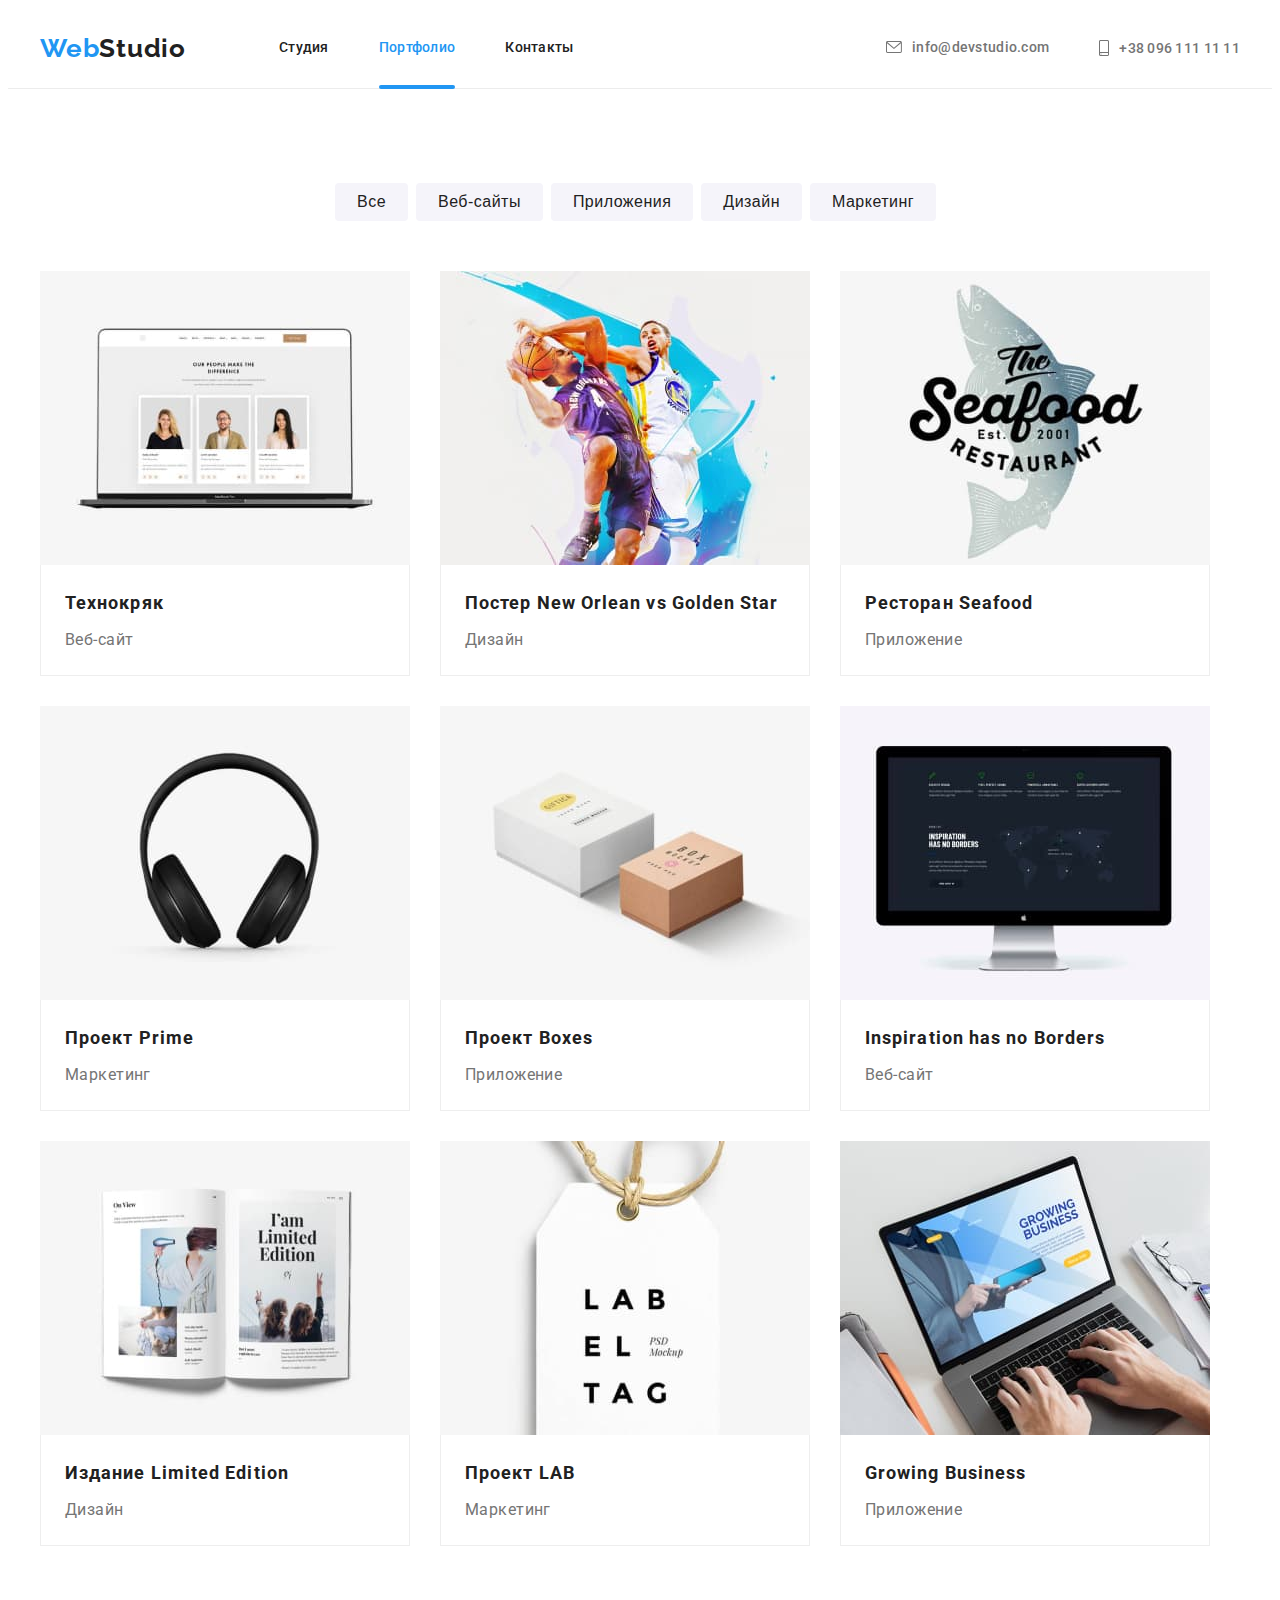
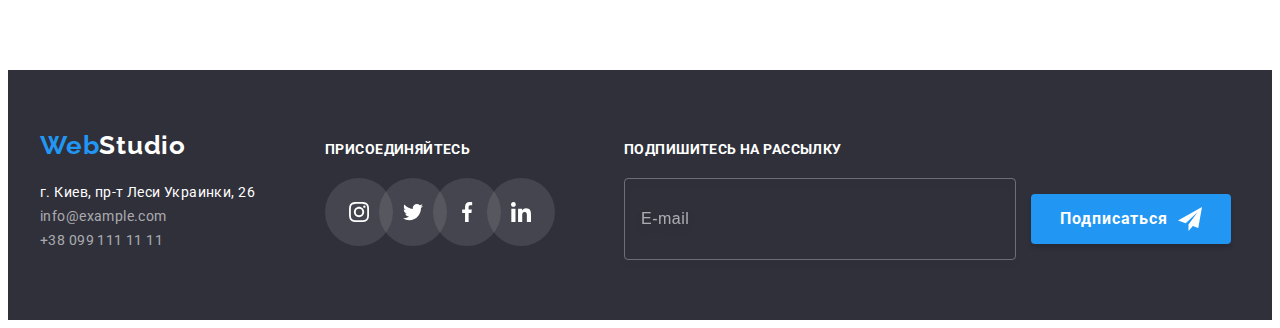
==== commit 014044c8: "fixed" ====
--- a/portfolio.html
+++ b/portfolio.html
@@ -62,143 +62,142 @@
     
     <main>
         <!-- секція портфоліо -->
-       <section class="section section-main ">
+       <section class="section ">
         <div class="container">
            <h1 hidden>Портфолио</h1>
-           <ul class="list container-button ">
-               <li><button class="btn list-btn btn-1" type="button">Все</button></li>
-               <li><button class="btn list-btn" type="button">Веб-сайты</button></li>
-               <li><button class="btn list-btn" type="button">Приложения</button></li>
-               <li><button class="btn list-btn" type="button">Дизайн</button></li>
-               <li><button class="btn list-btn" type="button">Маркетинг</button></li>
+           <ul class="list portfolio__container-button ">
+               <li><button class="btn portfolio__list-btn btn-1" type="button">Все</button></li>
+               <li><button class="btn portfolio__list-btn" type="button">Веб-сайты</button></li>
+               <li><button class="btn portfolio__list-btn" type="button">Приложения</button></li>
+               <li><button class="btn portfolio__list-btn" type="button">Дизайн</button></li>
+               <li><button class="btn portfolio__list-btn" type="button">Маркетинг</button></li>
            </ul>
-           <ul class="list list-box">
-               <li class="main-box">
-                <a class="main-box-item" href="">
+           <ul class="list portfolio__list">
+               <li class="portfolio__box">
+                <a class="portfolio__item" href="">
                    <div class="overlay">
                     <img src="./images/images-portfolio/img-prtf-1.jpg" width="370" height="294" alt="Три фото на экране ноутбука">
-                   <div class="main-box-overlay">
-                    <p class="main-box-desc">Ресурс предлагает комплексные предложения с разным уровнем функционала и сервисов. Все это позволит посетителю получить исчерпывающие сведения о компании или частном лице.</p>
+                   <div class="portfolio__overlay">
+                    <p class="portfolio__desc">Ресурс предлагает комплексные предложения с разным уровнем функционала и сервисов. Все это позволит посетителю получить исчерпывающие сведения о компании или частном лице.</p>
                    </div>
                   </div>
                   
-                    <div class="box-content">
+                    <div class="portfolio__box-content">
                         <h2 class="main-title">Технокряк</h2>
                         <p class="main-content">Веб-сайт</p>
                     </div>
                     
                     
-                    
                 </a>
                 </li>
-               <li class="main-box">
-                <a class="main-box-item" href="">
+               <li class="portfolio__box">
+                <a class="portfolio__item" href="">
                   <div class="overlay">
                    <img src="./images/images-portfolio/img-prtf-2.jpg" width="370" height="294" alt="Баскетболисты в игре">
-                   <div class="main-box-overlay">
-                    <p class="main-box-desc">Ресурс предлагает комплексные предложения с разным уровнем функционала и сервисов. Все это позволит посетителю получить исчерпывающие сведения о компании или частном лице.</p>
+                   <div class="portfolio__overlay">
+                    <p class="portfolio__desc">Ресурс предлагает комплексные предложения с разным уровнем функционала и сервисов. Все это позволит посетителю получить исчерпывающие сведения о компании или частном лице.</p>
                    </div>
                   </div>
-                    <div class="box-content">
+                    <div class="portfolio__box-content">
                         <h2 class="main-title">Постер New Orlean vs Golden Star</h2>
                         <p class="main-content">Дизайн</p>
                     </div>
                 </a>
                </li>
-               <li class="main-box">
-                <a class="main-box-item" href="">
+               <li class="portfolio__box">
+                <a class="portfolio__item" href="">
                    
                   <div class="overlay">
                     <img src="./images/images-portfolio/img-prtf-3.jpg" width="370" height="294" alt="Афиша рыбного ресторана">
-                   <div class="main-box-overlay">
-                    <p class="main-box-desc">Ресурс предлагает комплексные предложения с разным уровнем функционала и сервисов. Все это позволит посетителю получить исчерпывающие сведения о компании или частном лице.</p>
-                   </div> 
-                  </div>
-                   <div class="box-content">
+                   <div class="portfolio__overlay">
+                    <p class="portfolio__desc">Ресурс предлагает комплексные предложения с разным уровнем функционала и сервисов. Все это позволит посетителю получить исчерпывающие сведения о компании или частном лице.</p>
+                   </div> 
+                  </div>
+                   <div class="portfolio__box-content">
                         <h2 class="main-title">Ресторан Seafood</h2>
                         <p class="main-content">Приложение</p>
                     </div>
                 </a>
                </li>
-               <li class="main-box">
-                <a class="main-box-item" href="">
+               <li class="portfolio__box">
+                <a class="portfolio__item" href="">
                   <div class="overlay">
                     <img src="./images/images-portfolio/img-prtf-4.jpg" width="370" height="294" alt="Наушники">
-                   <div class="main-box-overlay">
-                    <p class="main-box-desc">Ресурс предлагает комплексные предложения с разным уровнем функционала и сервисов. Все это позволит посетителю получить исчерпывающие сведения о компании или частном лице.</p>
-                   </div> 
-                  </div>
-                   <div class="box-content">
+                   <div class="portfolio__overlay">
+                    <p class="portfolio__desc">Ресурс предлагает комплексные предложения с разным уровнем функционала и сервисов. Все это позволит посетителю получить исчерпывающие сведения о компании или частном лице.</p>
+                   </div> 
+                  </div>
+                   <div class="portfolio__box-content">
                         <h2 class="main-title">Проект Prime</h2>
                         <p class="main-content">Маркетинг</p>
                     </div>
                 </a>
                </li>
-               <li class="main-box">
-                <a class="main-box-item" href="">
+               <li class="portfolio__box">
+                <a class="portfolio__item" href="">
                   <div class="overlay">
                     <img src="./images/images-portfolio/img-prtf-5.jpg" width="370" height="294" alt="Пример дизайна коробок">
-                   <div class="main-box-overlay">
-                    <p class="main-box-desc">Ресурс предлагает комплексные предложения с разным уровнем функционала и сервисов. Все это позволит посетителю получить исчерпывающие сведения о компании или частном лице.</p>
-                   </div> 
-                  </div>
-                   <div class="box-content">
+                   <div class="portfolio__overlay">
+                    <p class="portfolio__desc">Ресурс предлагает комплексные предложения с разным уровнем функционала и сервисов. Все это позволит посетителю получить исчерпывающие сведения о компании или частном лице.</p>
+                   </div> 
+                  </div>
+                   <div class="portfolio__box-content">
                         <h2 class="main-title">Проект Boxes</h2>
                         <p class="main-content">Приложение</p>
                     </div>
                 </a>
                </li>
-               <li class="main-box">
-                <a class="main-box-item" href="">
+               <li class="portfolio__box">
+                <a class="portfolio__item" href="">
                   <div class="overlay">
                     <img src="./images/images-portfolio/img-prtf-6.jpg" width="370" height="294" alt="Экран MAC">
-                   <div class="main-box-overlay">
-                    <p class="main-box-desc">Ресурс предлагает комплексные предложения с разным уровнем функционала и сервисов. Все это позволит посетителю получить исчерпывающие сведения о компании или частном лице.</p>
-                   </div> 
-                  </div>
-                   <div class="box-content">
+                   <div class="portfolio__overlay">
+                    <p class="portfolio__desc">Ресурс предлагает комплексные предложения с разным уровнем функционала и сервисов. Все это позволит посетителю получить исчерпывающие сведения о компании или частном лице.</p>
+                   </div> 
+                  </div>
+                   <div class="portfolio__box-content">
                         <h2 class="main-title">Inspiration has no Borders</h2>
                         <p class="main-content">Веб-сайт</p>
                     </div>
                 </a>
                </li>
-               <li class="main-box">
-                <a class="main-box-item" href="">
+               <li class="portfolio__box">
+                <a class="portfolio__item" href="">
                   <div class="overlay">
                     <img src="./images/images-portfolio/img-prtf-7.jpg" width="370" height="294" alt="Разворот журнала">
-                   <div class="main-box-overlay">
-                    <p class="main-box-desc">Ресурс предлагает комплексные предложения с разным уровнем функционала и сервисов. Все это позволит посетителю получить исчерпывающие сведения о компании или частном лице.</p>
-                   </div> 
-                  </div>
-                   <div class="box-content">
+                   <div class="portfolio__overlay">
+                    <p class="portfolio__desc">Ресурс предлагает комплексные предложения с разным уровнем функционала и сервисов. Все это позволит посетителю получить исчерпывающие сведения о компании или частном лице.</p>
+                   </div> 
+                  </div>
+                   <div class="portfolio__box-content">
                         <h2 class="main-title">Издание Limited Edition</h2>
                         <p class="main-content">Дизайн</p>
                     </div>
                 </a>
                </li>
-               <li class="main-box">
-                <a class="main-box-item" href="">
+               <li class="portfolio__box">
+                <a class="portfolio__item" href="">
                   <div class="overlay">
                     <img src="./images/images-portfolio/img-prtf-8.jpg" width="370" height="294" alt="Бирка на веревке">
-                   <div class="main-box-overlay">
-                    <p class="main-box-desc">Ресурс предлагает комплексные предложения с разным уровнем функционала и сервисов. Все это позволит посетителю получить исчерпывающие сведения о компании или частном лице.</p>
-                   </div> 
-                  </div>
-                   <div class="box-content">
+                   <div class="portfolio__overlay">
+                    <p class="portfolio__desc">Ресурс предлагает комплексные предложения с разным уровнем функционала и сервисов. Все это позволит посетителю получить исчерпывающие сведения о компании или частном лице.</p>
+                   </div> 
+                  </div>
+                   <div class="portfolio__box-content">
                         <h2 class="main-title">Проект LAB</h2>
                         <p class="main-content">Маркетинг</p>
                     </div>
                 </a>
                </li>
-               <li class="main-box">
-                <a class="main-box-item" href="">
+               <li class="portfolio__box">
+                <a class="portfolio__item" href="">
                   <div class="overlay">
                     <img src="./images/images-portfolio/img-prtf-9.jpg" width="370" height="294" alt="Руки на клавиатуре ноутбука">
-                   <div class="main-box-overlay">
-                    <p class="main-box-desc">Ресурс предлагает комплексные предложения с разным уровнем функционала и сервисов. Все это позволит посетителю получить исчерпывающие сведения о компании или частном лице.</p>
-                   </div> 
-                  </div>
-                   <div class="box-content">
+                   <div class="portfolio__overlay">
+                    <p class="portfolio__desc">Ресурс предлагает комплексные предложения с разным уровнем функционала и сервисов. Все это позволит посетителю получить исчерпывающие сведения о компании или частном лице.</p>
+                   </div> 
+                  </div>
+                   <div class="portfolio__box-content">
                         <h2 class="main-title">Growing Business</h2>
                         <p class="main-content">Приложение</p>
                     </div>
--- a/css/main.min.css
+++ b/css/main.min.css
@@ -1 +1 @@
-:root{--main-font: "roboto";--secondary-font: "raleway";--accent-color: #2196f3;--light-theme-txt: #212121;--dark-theme-txt: #ffffff;--content-txt: #757575;--dark-theme-bg: #2f303a;--white-theme-bg: #ffffff;--light-theme-bg: #f5f4fa;--borders-box: #eeeeee;--icon-color: #afb1b8;--btn-hover-color: #188ce8;--anim: 250ms cubic-bezier(0.4, 0, 0.2, 1)}body{font-family:var(--main-font),sans-serif;font-size:14px;line-height:1.71;letter-spacing:.03em;color:var(--light-theme-txt)}body.no-scroll{overflow:hidden}h1,h2,h3,p{margin:0}img{display:block;max-width:100%;height:auto}.link{text-decoration:none}.list{list-style:none;margin:0;padding:0}.current{color:var(--accent-color)}.visually-hidden{visibility:hidden}.btn{padding:6px 22px;font-weight:500;font-size:16px;line-height:1.63;text-align:center;letter-spacing:.03em;color:var(--light-theme-txt);background-color:var(--light-theme-bg);cursor:pointer;border-radius:4px;border:var(--white-theme-bg)}.btn:hover,.btn:focus{text-shadow:0px 4px 4px rgba(0,0,0,.25);color:var(--dark-theme-txt);background-color:var(--accent-color);-webkit-box-shadow:0px 3px 1px rgba(0,0,0,.1),0px 1px 2px rgba(0,0,0,.08),0px 2px 2px rgba(0,0,0,.12);box-shadow:0px 3px 1px rgba(0,0,0,.1),0px 1px 2px rgba(0,0,0,.08),0px 2px 2px rgba(0,0,0,.12);border-radius:4px}.container{width:1200px;padding-left:15px;padding-right:15px;margin-left:auto;margin-right:auto}.section{padding-top:94px;padding-bottom:94px}.logo-web{display:-webkit-box;display:-ms-flexbox;display:flex;font-family:"Raleway";font-style:normal;font-weight:700;font-size:26px;line-height:1.19;letter-spacing:.03em;color:var(--accent-color)}.logo-link{display:-webkit-box;display:-ms-flexbox;display:flex;font-family:"Raleway";font-style:normal;font-weight:700;font-size:26px;line-height:1.19;letter-spacing:.03em;color:var(--light-theme-txt)}.contact-list{display:-webkit-box;display:-ms-flexbox;display:flex;font-weight:500;line-height:1.07;letter-spacing:.02em;color:var(--content-txt);cursor:pointer}.contact-link{display:-webkit-box;display:-ms-flexbox;display:flex;-webkit-box-align:center;-ms-flex-align:center;align-items:center;-webkit-box-pack:center;-ms-flex-pack:center;justify-content:center;color:var(--content-txt);-webkit-transition:color var(--anim);transition:color var(--anim)}.form{display:-webkit-box;display:-ms-flexbox;display:flex;-webkit-box-align:center;-ms-flex-align:center;align-items:center}.form-btn{width:200px;height:50px;border-radius:4px;border-style:none;display:-webkit-inline-box;display:-ms-inline-flexbox;display:inline-flex;-webkit-box-align:center;-ms-flex-align:center;align-items:center;-webkit-box-pack:center;-ms-flex-pack:center;justify-content:center;background-color:var(--accent-color);-webkit-box-shadow:0px 4px 4px rgba(0,0,0,.15);box-shadow:0px 4px 4px rgba(0,0,0,.15);-webkit-transition:background-color var(--accent-color);transition:background-color var(--accent-color)}.form-btn:hover,.form-btn:focus{background-color:var(--btn-hover-color)}.form-btn-text{margin-right:10px;font-family:"Roboto";font-style:normal;font-weight:700;font-size:16px;line-height:30px;letter-spacing:.06em;color:var(--dark-theme-txt)}.form-btn-icon{fill:var(--dark-theme-txt)}.backdrop{position:fixed;top:0;left:0;width:100%;height:100%;background-color:rgba(0,0,0,.2);opacity:1;visibility:visible;pointer-events:initial;-webkit-transition:opacity var(--anim),visibility var(--anim);transition:opacity var(--anim),visibility var(--anim)}.modal{position:absolute;top:50%;left:50%;-webkit-transform:translate(-50%, -50%);transform:translate(-50%, -50%);width:528px;height:581px;background-color:var(--white-theme-bg);-webkit-box-shadow:0px 1px 3px rgba(0,0,0,.12),0px 1px 1px rgba(0,0,0,.14),0px 2px 1px rgba(0,0,0,.2);box-shadow:0px 1px 3px rgba(0,0,0,.12),0px 1px 1px rgba(0,0,0,.14),0px 2px 1px rgba(0,0,0,.2);border-radius:4px;z-index:100}.modal-close-btn{position:absolute;top:0;right:0;width:30px;height:30px;border-radius:50%;margin-top:8px;margin-right:8px;display:-webkit-box;display:-ms-flexbox;display:flex;-webkit-box-align:center;-ms-flex-align:center;align-items:center;-webkit-box-pack:center;-ms-flex-pack:center;justify-content:center;background:var(--white-theme-bg);border:none;padding:0;border:1px solid rgba(0,0,0,.1);cursor:pointer;-webkit-transition:var(--anim);transition:var(--anim)}.modal-close-btn:hover,.modal-close-btn:focus+.close-btn-pic{fill:var(--accent-color)}.close-btn-pic{width:18px;height:18px}.backdrop.is-hidden{opacity:0;visibility:hidden;pointer-events:none;-webkit-transition:opacity var(--anim),visibility var(--anim);transition:opacity var(--anim),visibility var(--anim)}.modal-area{padding:0 40px}.modal-title{margin-top:40px;margin-bottom:12px;font-family:"Roboto";font-style:normal;font-weight:700;font-size:20px;line-height:1.15;text-align:center;letter-spacing:.03em;color:var(--light-theme-txt)}.modal-list-item:not(:last-child){position:relative;margin-bottom:10px}.modal-list-item:last-child{margin-bottom:20px}.form-checkbox-label{display:-webkit-box;display:-ms-flexbox;display:flex;-webkit-box-align:center;-ms-flex-align:center;align-items:center;-webkit-box-pack:center;-ms-flex-pack:center;justify-content:center;margin-bottom:30px}.form-icon-check{display:-webkit-inline-box;display:-ms-inline-flexbox;display:inline-flex;-webkit-box-align:center;-ms-flex-align:center;align-items:center;-webkit-box-pack:center;-ms-flex-pack:center;justify-content:center;width:16px;height:15px;margin-right:7px;border:2px solid var(--light-theme-txt);border-radius:2px;outline-offset:-2px;fill:var(--dark-theme-txt);-webkit-transition:background-color var(--anim),outline-color var(--anim);transition:background-color var(--anim),outline-color var(--anim)}.checkbox-text{margin-right:10px;font-weight:400;font-size:14px;line-height:1.7;letter-spacing:.03em;color:var(--content-txt)}.checkbox-link{-webkit-text-decoration-line:underline;text-decoration-line:underline;color:var(--accent-color)}.modal-form-check:checked+.form-icon-check{background-color:var(--accent-color);border-color:var(--accent-color)}.btn-checkbox{margin-left:165px;background-color:var(--accent-color)}.btn-checkbox:hover,.btn-checkbox:focus{background-color:var(--btn-hover-color)}.form-button-text{color:var(--dark-theme-txt)}.modal-form-input{width:100%;height:40px;padding:12px 15px 12px 42px;font-size:16px;line-height:1.25;letter-spacing:.03em;color:var(--content-txt);border:1px solid rgba(33,33,33,.2);border-radius:4px;-webkit-transition:outline var(--anim),border-color var(--anim);transition:outline var(--anim),border-color var(--anim);cursor:pointer}.label-title{color:var(--content-txt)}.modal-form-icon{position:absolute;top:55%;left:12px;fill:var(--light-theme-txt);-webkit-transition:var(--anim);transition:var(--anim)}.modal-form-input-comment{resize:none;width:100%;height:120px;padding:12px 16px;color:var(--content-txt);background-color:rgba(0,0,0,0);border:1px solid rgba(33,33,33,.2);border-radius:4px;-webkit-transition:outline var(--anim),border-color var(--anim);transition:outline var(--anim),border-color var(--anim)}.modal-form-input-comment::-webkit-input-placeholder{font-size:14px;line-height:1.14;letter-spacing:.01em;color:rgba(117,117,117,.5)}.modal-form-input-comment::-moz-placeholder{font-size:14px;line-height:1.14;letter-spacing:.01em;color:rgba(117,117,117,.5)}.modal-form-input-comment:-ms-input-placeholder{font-size:14px;line-height:1.14;letter-spacing:.01em;color:rgba(117,117,117,.5)}.modal-form-input-comment::-ms-input-placeholder{font-size:14px;line-height:1.14;letter-spacing:.01em;color:rgba(117,117,117,.5)}.modal-form-input-comment::placeholder{font-size:14px;line-height:1.14;letter-spacing:.01em;color:rgba(117,117,117,.5)}.modal-form-input:focus,.modal-form-input-comment:focus{outline:rgba(0,0,0,0);border-color:var(--accent-color)}.modal-form-input:focus+.modal-form-icon{fill:var(--accent-color)}.hero-title{margin-bottom:25px;font-weight:900;font-size:44px;line-height:1.36;text-align:center;letter-spacing:.06em;text-transform:uppercase;color:var(--dark-theme-txt)}.header{border-bottom:1px solid #ececec}.header-container{display:-webkit-box;display:-ms-flexbox;display:flex;-webkit-box-align:center;-ms-flex-align:center;align-items:center;height:80px}.header-nav{display:-webkit-box;display:-ms-flexbox;display:flex;margin-left:93px}.header-list{position:relative;display:-webkit-box;display:-ms-flexbox;display:flex}.header-link{display:block;font-weight:500;line-height:1.14;letter-spacing:.02em;color:var(--light-theme-txt);cursor:pointer;padding-top:32px;padding-bottom:32px;-webkit-transition:color var(--anim);transition:color var(--anim)}.header-link:hover,.header-link:focus{color:var(--accent-color)}.header-list-item{position:relative}.header-list-item:not(:last-child){margin-right:50px}.header-contact{margin-left:auto}.contact-link{margin-left:50px}.contact-link:hover,.contact-link:focus{color:var(--accent-color)}.header-icon{margin-right:10px;fill:currentColor}.contact-link.header-link:hover .header-icon,.contact-link.header-link:focus .header-icon{fill:var(--accent-color)}.current.header-link::after{content:"";position:absolute;bottom:-1px;left:0;width:100%;height:4px;display:inline-block;background-color:var(--accent-color);border-radius:2px}.hero{padding-top:200px;padding-bottom:200px;text-align:center;background-color:var(--dark-theme-bg);background-image:-webkit-gradient(linear, left top, left bottom, from(rgba(47, 48, 58, 0.4)), to(rgba(47, 48, 58, 0.4))),url(../images/hero-bg.png);background-image:linear-gradient(rgba(47, 48, 58, 0.4), rgba(47, 48, 58, 0.4)),url(../images/hero-bg.png);background-repeat:no-repeat;background-position:center;background-size:cover;max-width:1600px;margin:0 auto}.hero-button{border:none;width:200px;height:50px;text-align:center;font-weight:700;font-size:16px;line-height:1.88;border-radius:4px;letter-spacing:.06em;color:var(--dark-theme-txt);background-color:var(--accent-color);-webkit-box-shadow:0px 4px 4px rgba(0,0,0,.15);box-shadow:0px 4px 4px rgba(0,0,0,.15)}.hero-button:hover,.hero-button:focus{background-color:var(--btn-hover-color)}.advantages-list{display:-webkit-box;display:-ms-flexbox;display:flex}.advantages-item:not(:last-child){margin-right:30px}.advtg-box{width:270px}.advantages-title{margin-bottom:10px;font-family:"Roboto";font-style:normal;font-weight:700;font-size:14px;line-height:1.14;letter-spacing:.03em;text-transform:uppercase;color:var(--light-theme-txt)}.advantages-content{line-height:1.71;letter-spacing:.03em;color:var(--content-txt)}.icon-wr{display:-webkit-box;display:-ms-flexbox;display:flex;-webkit-box-align:center;-ms-flex-align:center;align-items:center;-webkit-box-pack:center;-ms-flex-pack:center;justify-content:center;height:120px;margin-bottom:30px;background-color:var(--light-theme-bg);border-radius:4px}.example-list{display:-webkit-box;display:-ms-flexbox;display:flex}.example-section{padding-top:0}.section-title{margin-bottom:50px;font-family:"Roboto";font-style:normal;font-weight:700;font-size:36px;line-height:1.17;text-align:center;letter-spacing:.03em;color:var(--light-theme-txt)}.example-item{position:relative}.example-item:not(:last-child){margin-right:30px}.label-text{font-family:"Roboto";font-weight:700;font-size:14px;line-height:1.14;text-align:center;letter-spacing:.03em;text-transform:uppercase;color:var(--dark-theme-txt)}.label{overflow:visible;bottom:0;display:-webkit-box;display:-ms-flexbox;display:flex;-webkit-box-pack:center;-ms-flex-pack:center;justify-content:center;-webkit-box-align:center;-ms-flex-align:center;align-items:center;position:absolute;width:370px;height:70px;background:rgba(47,48,58,.8)}.team-list{display:-webkit-box;display:-ms-flexbox;display:flex}.name-team-item{font-family:"Roboto";font-style:normal;font-weight:500;font-size:16px;line-height:1.19;text-align:center;letter-spacing:.03em;color:var(--light-theme-txt)}.team-prof{font-size:16px;line-height:1.19;text-align:center;letter-spacing:.03em;color:var(--content-txt)}.team-box{background-color:var(--white-theme-bg);-webkit-box-shadow:0px 2px 1px 0px rgba(0,0,0,.2);box-shadow:0px 2px 1px 0px rgba(0,0,0,.2);-webkit-box-shadow:0px 1px 1px 0px rgba(0,0,0,.1411764706);box-shadow:0px 1px 1px 0px rgba(0,0,0,.1411764706);-webkit-box-shadow:0px 1px 3px 0px rgba(0,0,0,.1215686275);box-shadow:0px 1px 3px 0px rgba(0,0,0,.1215686275);-webkit-box-shadow:0px 1px 3px rgba(0,0,0,.12),0px 1px 1px rgba(0,0,0,.14),0px 2px 1px rgba(0,0,0,.2);box-shadow:0px 1px 3px rgba(0,0,0,.12),0px 1px 1px rgba(0,0,0,.14),0px 2px 1px rgba(0,0,0,.2);border-radius:0px 0px 4px 4px}.box-team-item:not(:last-child){margin-right:30px}.name-team-item{margin-bottom:10px}.team-prof{margin-bottom:16px}.team-section{background-color:var(--light-theme-bg)}.main-title{font-family:"Roboto";font-style:normal;font-weight:700;font-size:18px;line-height:2;letter-spacing:.06em;color:var(--light-theme-txt)}.team-thumb{padding:30px 0}.icons-team-list{-webkit-padding-start:0;padding-inline-start:0;display:-webkit-box;display:-ms-flexbox;display:flex;list-style:none;-webkit-box-align:center;-ms-flex-align:center;align-items:center;-webkit-box-pack:center;-ms-flex-pack:center;justify-content:center}.icons-item-team:not(:last-child){margin-right:10px}.icon-link-team{display:-webkit-box;display:-ms-flexbox;display:flex;-webkit-box-align:center;-ms-flex-align:center;align-items:center;-webkit-box-pack:center;-ms-flex-pack:center;justify-content:center;width:44px;height:44px;border-radius:50%;background-color:var(--white-theme-bg);color:var(--icon-color);-webkit-transition:color var(--anim),background-color var(--anim);transition:color var(--anim),background-color var(--anim)}.icon-link-team:hover,.icon-link-team:focus{background-color:var(--accent-color);color:var(--dark-theme-txt)}.icon-team{fill:currentColor}.icon-team:hover,.icon-team:focus{fill:var(--dark-theme-txt)}.clients-list{display:-webkit-box;display:-ms-flexbox;display:flex;margin:0;list-style:none;-webkit-padding-start:0;padding-inline-start:0}.client-item:not(:last-child){margin-right:30px}.client-link{display:-webkit-box;display:-ms-flexbox;display:flex;width:170px;height:92px;-webkit-box-align:center;-ms-flex-align:center;align-items:center;-webkit-box-pack:center;-ms-flex-pack:center;justify-content:center;border:1px solid var(--icon-color);border-radius:4px;-webkit-transition:border var(--anim);transition:border var(--anim)}.client-icon{fill:var(--icon-color);-webkit-transition:fill var(--anim);transition:fill var(--anim)}.client-iconk:hover,.client-icon:focus{color:var(--accent-color);border-color:var(--accent-color)}.client-link:hover .client-icon.icon,.client-link:focus .client-icon.icon{fill:var(--accent-color)}.container-button{display:-webkit-box;display:-ms-flexbox;display:flex;margin-bottom:50px}.list-btn{margin-right:8px;border-radius:4px;-webkit-transition:color var(--anim),background-color var(--anim),border-radius var(--anim),border var(--anim),-webkit-box-shadow var(--anim);transition:color var(--anim),background-color var(--anim),border-radius var(--anim),border var(--anim),-webkit-box-shadow var(--anim);transition:color var(--anim),background-color var(--anim),border-radius var(--anim),border var(--anim),box-shadow var(--anim);transition:color var(--anim),background-color var(--anim),border-radius var(--anim),border var(--anim),box-shadow var(--anim),-webkit-box-shadow var(--anim)}.btn-1{margin-left:295px}.list-box{display:-webkit-box;display:-ms-flexbox;display:flex;-ms-flex-wrap:wrap;flex-wrap:wrap}.main-title{margin-bottom:4px}.main-content{font-size:16px;line-height:1.88;color:var(--content-txt)}.main-box{margin-right:30px;margin-bottom:30px}.overlay{position:relative;overflow:hidden}.main-box:hover .main-box-overlay{-webkit-transform:translateY(0);transform:translateY(0)}.main-box:nth-child(3n){margin-right:0}.main-box-item{display:block;text-decoration:none}.main-box-item:hover,.main-box-item:focus{-webkit-box-shadow:0px 1px 1px rgba(0,0,0,.12),0px 4px 4px rgba(0,0,0,.06),1px 4px 6px rgba(0,0,0,.16);box-shadow:0px 1px 1px rgba(0,0,0,.12),0px 4px 4px rgba(0,0,0,.06),1px 4px 6px rgba(0,0,0,.16)}.box-content{padding:20px 24px;border-left:1px solid var(--borders-box);border-right:1px solid var(--borders-box);border-bottom:1px solid var(--borders-box)}.main-box-desc{width:370px;font-family:"Roboto";font-style:normal;font-weight:400;font-size:18px;line-height:28px;letter-spacing:.03em;color:var(--dark-theme-txt)}.main-box-overlay{position:absolute;top:0;left:0;width:100%;height:100%;-webkit-transform:translateY(100%);transform:translateY(100%);display:-webkit-box;display:-ms-flexbox;display:flex;-webkit-box-align:center;-ms-flex-align:center;align-items:center;-webkit-box-pack:center;-ms-flex-pack:center;justify-content:center;padding:15px;-webkit-transition:-webkit-transform var(--anim);transition:-webkit-transform var(--anim);transition:transform var(--anim);transition:transform var(--anim), -webkit-transform var(--anim);background-color:var(--accent-color)}.container-footer{display:-webkit-box;display:-ms-flexbox;display:flex;-webkit-box-align:baseline;-ms-flex-align:baseline;align-items:baseline;padding:0 15px}.section-footer{padding-top:60px;padding-bottom:60px;background-color:var(--dark-theme-bg)}.footer-link-logo{display:-webkit-box;display:-ms-flexbox;display:flex;margin-bottom:20px;font-family:"Raleway";font-style:normal;font-weight:700;font-size:26px;line-height:1.19;letter-spacing:.03em;color:var(--dark-theme-txt)}.footer-adress{font-style:normal;line-height:1.71;letter-spacing:.03em;color:var(--dark-theme-txt);-webkit-transition:color var(--anim);transition:color var(--anim)}.footer-link{font-style:normal;color:var(--content-txt);line-height:1.71;color:rgba(255,255,255,.6);-webkit-transition:color var(--anim);transition:color var(--anim)}.link-mail{margin-top:9px;margin-bottom:9px}.link-tel{margin-bottom:60px}.footer-adress:hover,.footer-adress:focus{color:var(--accent-color)}.footer-link:hover,.footer-link:focus{color:var(--accent-color)}.join{display:inline-block;margin-bottom:20px;font-size:14px;line-height:1.14;text-transform:uppercase;color:var(--dark-theme-txt)}.footer-icons-list{display:-webkit-box;display:-ms-flexbox;display:flex;list-style:none;padding:0;margin:0}.footer-icons-item{width:44px;height:44px}.footer-icons-item:not(:last-child){margin-right:10px}.footer-link-icon{display:-webkit-box;display:-ms-flexbox;display:flex;-webkit-box-align:center;-ms-flex-align:center;align-items:center;-webkit-box-pack:center;-ms-flex-pack:center;justify-content:center;width:44px;height:44px;padding:12px;color:var(--white-color);background-color:rgba(255,255,255,.1);border-radius:50%;-webkit-transition:background-color var(--anim);transition:background-color var(--anim)}.footer-icon{fill:var(--dark-theme-txt)}.footer-link-icon:hover,.footer-link-icon:focus{background-color:var(--accent-color)}.footer-social{margin-left:70px}.subscrible{display:block;margin-left:93px}.subscrible-input{margin-right:15px;padding:15px 16px;width:358px;height:50px;background-color:rgba(0,0,0,0);font-size:16px;line-height:1.25;letter-spacing:.03em;color:var(--dark-theme-txt);-webkit-transition:outline var(--anim),border-color var(--anim);transition:outline var(--anim),border-color var(--anim);border:1px solid rgba(255,255,255,.3);-webkit-filter:drop-shadow(0px 4px 4px rgba(0, 0, 0, 0.15));filter:drop-shadow(0px 4px 4px rgba(0, 0, 0, 0.15));border-radius:4px}.subscrible-input:focus{outline:rgba(0,0,0,0);border-color:var(--dark-theme-txt)}.subscrible-input::-webkit-input-placeholder{font-size:16px;line-height:1.25;letter-spacing:.03em;color:rgba(255,255,255,.6)}.subscrible-input::-moz-placeholder{font-size:16px;line-height:1.25;letter-spacing:.03em;color:rgba(255,255,255,.6)}.subscrible-input:-ms-input-placeholder{font-size:16px;line-height:1.25;letter-spacing:.03em;color:rgba(255,255,255,.6)}.subscrible-input::-ms-input-placeholder{font-size:16px;line-height:1.25;letter-spacing:.03em;color:rgba(255,255,255,.6)}.subscrible-input::placeholder{font-size:16px;line-height:1.25;letter-spacing:.03em;color:rgba(255,255,255,.6)}/*# sourceMappingURL=main.min.css.map */+:root{--main-font: "roboto";--secondary-font: "raleway";--accent-color: #2196f3;--light-theme-txt: #212121;--dark-theme-txt: #ffffff;--content-txt: #757575;--dark-theme-bg: #2f303a;--white-theme-bg: #ffffff;--light-theme-bg: #f5f4fa;--borders-box: #eeeeee;--icon-color: #afb1b8;--btn-hover-color: #188ce8;--anim: 250ms cubic-bezier(0.4, 0, 0.2, 1)}.visually-hidden{visibility:hidden}body{font-family:var(--main-font),sans-serif;font-size:14px;line-height:1.71;letter-spacing:.03em;color:var(--light-theme-txt)}body.no-scroll{overflow:hidden}h1,h2,h3,p{margin:0}img{display:block;max-width:100%;height:auto}.link{text-decoration:none}.list{list-style:none;margin:0;padding:0}.btn{padding:6px 22px;font-weight:500;font-size:16px;line-height:1.63;text-align:center;letter-spacing:.03em;color:var(--light-theme-txt);background-color:var(--light-theme-bg);cursor:pointer;border-radius:4px;border:var(--white-theme-bg)}.btn:hover,.btn:focus{text-shadow:0px 4px 4px rgba(0,0,0,.25);color:var(--dark-theme-txt);background-color:var(--accent-color);-webkit-box-shadow:0px 3px 1px rgba(0,0,0,.1),0px 1px 2px rgba(0,0,0,.08),0px 2px 2px rgba(0,0,0,.12);box-shadow:0px 3px 1px rgba(0,0,0,.1),0px 1px 2px rgba(0,0,0,.08),0px 2px 2px rgba(0,0,0,.12);border-radius:4px}.container{width:1200px;padding-left:15px;padding-right:15px;margin-left:auto;margin-right:auto}.section{padding-top:94px;padding-bottom:94px}.logo-web{display:-webkit-box;display:-ms-flexbox;display:flex;font-family:"Raleway";font-style:normal;font-weight:700;font-size:26px;line-height:1.19;letter-spacing:.03em;color:var(--accent-color)}.logo-link{display:-webkit-box;display:-ms-flexbox;display:flex;font-family:"Raleway";font-style:normal;font-weight:700;font-size:26px;line-height:1.19;letter-spacing:.03em;color:var(--light-theme-txt)}.contact-list{display:-webkit-box;display:-ms-flexbox;display:flex;font-weight:500;line-height:1.07;letter-spacing:.02em;color:var(--content-txt);cursor:pointer}.contact-link{display:-webkit-box;display:-ms-flexbox;display:flex;-webkit-box-align:center;-ms-flex-align:center;align-items:center;-webkit-box-pack:center;-ms-flex-pack:center;justify-content:center;color:var(--content-txt);-webkit-transition:color var(--anim);transition:color var(--anim)}.form{display:-webkit-box;display:-ms-flexbox;display:flex;-webkit-box-align:center;-ms-flex-align:center;align-items:center}.form-btn{width:200px;height:50px;border-radius:4px;border-style:none;display:-webkit-inline-box;display:-ms-inline-flexbox;display:inline-flex;-webkit-box-align:center;-ms-flex-align:center;align-items:center;-webkit-box-pack:center;-ms-flex-pack:center;justify-content:center;background-color:var(--accent-color);-webkit-box-shadow:0px 4px 4px rgba(0,0,0,.15);box-shadow:0px 4px 4px rgba(0,0,0,.15);-webkit-transition:background-color var(--accent-color);transition:background-color var(--accent-color)}.form-btn:hover,.form-btn:focus{background-color:var(--btn-hover-color)}.form-btn-text{margin-right:10px;font-family:"Roboto";font-style:normal;font-weight:700;font-size:16px;line-height:30px;letter-spacing:.06em;color:var(--dark-theme-txt)}.form-btn-icon{fill:var(--dark-theme-txt)}.backdrop{position:fixed;top:0;left:0;width:100%;height:100%;background-color:rgba(0,0,0,.2);opacity:1;visibility:visible;pointer-events:initial;-webkit-transition:opacity var(--anim),visibility var(--anim);transition:opacity var(--anim),visibility var(--anim)}.modal{position:absolute;top:50%;left:50%;-webkit-transform:translate(-50%, -50%);transform:translate(-50%, -50%);width:528px;height:581px;background-color:var(--white-theme-bg);-webkit-box-shadow:0px 1px 3px rgba(0,0,0,.12),0px 1px 1px rgba(0,0,0,.14),0px 2px 1px rgba(0,0,0,.2);box-shadow:0px 1px 3px rgba(0,0,0,.12),0px 1px 1px rgba(0,0,0,.14),0px 2px 1px rgba(0,0,0,.2);border-radius:4px;z-index:100}.modal-close-btn{position:absolute;top:0;right:0;width:30px;height:30px;border-radius:50%;margin-top:8px;margin-right:8px;display:-webkit-box;display:-ms-flexbox;display:flex;-webkit-box-align:center;-ms-flex-align:center;align-items:center;-webkit-box-pack:center;-ms-flex-pack:center;justify-content:center;background:var(--white-theme-bg);border:none;padding:0;border:1px solid rgba(0,0,0,.1);cursor:pointer;-webkit-transition:var(--anim);transition:var(--anim)}.modal-close-btn:hover,.modal-close-btn:focus+.close-btn-pic{fill:var(--accent-color)}.close-btn-pic{width:18px;height:18px}.backdrop.is-hidden{opacity:0;visibility:hidden;pointer-events:none;-webkit-transition:opacity var(--anim),visibility var(--anim);transition:opacity var(--anim),visibility var(--anim)}.modal-area{padding:0 40px}.modal-title{margin-top:40px;margin-bottom:12px;font-family:"Roboto";font-style:normal;font-weight:700;font-size:20px;line-height:1.15;text-align:center;letter-spacing:.03em;color:var(--light-theme-txt)}.modal-list-item:not(:last-child){position:relative;margin-bottom:10px}.modal-list-item:last-child{margin-bottom:20px}.form-checkbox-label{display:-webkit-box;display:-ms-flexbox;display:flex;-webkit-box-align:center;-ms-flex-align:center;align-items:center;-webkit-box-pack:center;-ms-flex-pack:center;justify-content:center;margin-bottom:30px}.form-icon-check{display:-webkit-inline-box;display:-ms-inline-flexbox;display:inline-flex;-webkit-box-align:center;-ms-flex-align:center;align-items:center;-webkit-box-pack:center;-ms-flex-pack:center;justify-content:center;width:16px;height:15px;margin-right:7px;border:2px solid var(--light-theme-txt);border-radius:2px;outline-offset:-2px;fill:var(--dark-theme-txt);-webkit-transition:background-color var(--anim),outline-color var(--anim);transition:background-color var(--anim),outline-color var(--anim)}.checkbox-text{margin-right:10px;font-weight:400;font-size:14px;line-height:1.7;letter-spacing:.03em;color:var(--content-txt)}.checkbox-link{-webkit-text-decoration-line:underline;text-decoration-line:underline;color:var(--accent-color)}.modal-form-check:checked+.form-icon-check{background-color:var(--accent-color);border-color:var(--accent-color)}.btn-checkbox{margin-left:165px;background-color:var(--accent-color)}.btn-checkbox:hover,.btn-checkbox:focus{background-color:var(--btn-hover-color)}.form-button-text{color:var(--dark-theme-txt)}.modal-form-input{width:100%;height:40px;padding:12px 15px 12px 42px;font-size:16px;line-height:1.25;letter-spacing:.03em;color:var(--content-txt);border:1px solid rgba(33,33,33,.2);border-radius:4px;-webkit-transition:outline var(--anim),border-color var(--anim);transition:outline var(--anim),border-color var(--anim);cursor:pointer}.label-title{color:var(--content-txt)}.modal-form-icon{position:absolute;top:55%;left:12px;fill:var(--light-theme-txt);-webkit-transition:var(--anim);transition:var(--anim)}.modal-form-input-comment{resize:none;width:100%;height:120px;padding:12px 16px;color:var(--content-txt);background-color:rgba(0,0,0,0);border:1px solid rgba(33,33,33,.2);border-radius:4px;-webkit-transition:outline var(--anim),border-color var(--anim);transition:outline var(--anim),border-color var(--anim)}.modal-form-input-comment::-webkit-input-placeholder{font-size:14px;line-height:1.14;letter-spacing:.01em;color:rgba(117,117,117,.5)}.modal-form-input-comment::-moz-placeholder{font-size:14px;line-height:1.14;letter-spacing:.01em;color:rgba(117,117,117,.5)}.modal-form-input-comment:-ms-input-placeholder{font-size:14px;line-height:1.14;letter-spacing:.01em;color:rgba(117,117,117,.5)}.modal-form-input-comment::-ms-input-placeholder{font-size:14px;line-height:1.14;letter-spacing:.01em;color:rgba(117,117,117,.5)}.modal-form-input-comment::placeholder{font-size:14px;line-height:1.14;letter-spacing:.01em;color:rgba(117,117,117,.5)}.modal-form-input:focus,.modal-form-input-comment:focus{outline:rgba(0,0,0,0);border-color:var(--accent-color)}.modal-form-input:focus+.modal-form-icon{fill:var(--accent-color)}.hero-title{margin-bottom:25px;font-weight:900;font-size:44px;line-height:1.36;text-align:center;letter-spacing:.06em;text-transform:uppercase;color:var(--dark-theme-txt)}.section-title{margin-bottom:50px;font-family:"Roboto";font-style:normal;font-weight:700;font-size:36px;line-height:1.17;text-align:center;letter-spacing:.03em;color:var(--light-theme-txt)}.main-title{margin-bottom:4px;font-family:"Roboto";font-style:normal;font-weight:700;font-size:18px;line-height:2;letter-spacing:.06em;color:var(--light-theme-txt)}.header{border-bottom:1px solid #ececec}.header-container{display:-webkit-box;display:-ms-flexbox;display:flex;-webkit-box-align:center;-ms-flex-align:center;align-items:center;height:80px}.header-nav{display:-webkit-box;display:-ms-flexbox;display:flex;margin-left:93px}.header-list{position:relative;display:-webkit-box;display:-ms-flexbox;display:flex}.header-link{display:block;font-weight:500;line-height:1.14;letter-spacing:.02em;color:var(--light-theme-txt);cursor:pointer;padding-top:32px;padding-bottom:32px;-webkit-transition:color var(--anim);transition:color var(--anim)}.header-link:hover,.header-link:focus{color:var(--accent-color)}.header-list-item{position:relative}.header-list-item:not(:last-child){margin-right:50px}.header-contact{margin-left:auto}.contact-link{margin-left:50px}.contact-link:hover,.contact-link:focus{color:var(--accent-color)}.current{color:var(--accent-color)}.header-icon{margin-right:10px;fill:currentColor}.contact-link.header-link:hover .header-icon,.contact-link.header-link:focus .header-icon{fill:var(--accent-color)}.current.header-link::after{content:"";position:absolute;bottom:-1px;left:0;width:100%;height:4px;display:inline-block;background-color:var(--accent-color);border-radius:2px}.hero{padding-top:200px;padding-bottom:200px;text-align:center;background-color:var(--dark-theme-bg);background-image:-webkit-gradient(linear, left top, left bottom, from(rgba(47, 48, 58, 0.4)), to(rgba(47, 48, 58, 0.4))),url(../images/hero-bg.png);background-image:linear-gradient(rgba(47, 48, 58, 0.4), rgba(47, 48, 58, 0.4)),url(../images/hero-bg.png);background-repeat:no-repeat;background-position:center;background-size:cover;max-width:1600px;margin:0 auto}.hero-button{border:none;width:200px;height:50px;text-align:center;font-weight:700;font-size:16px;line-height:1.88;border-radius:4px;letter-spacing:.06em;color:var(--dark-theme-txt);background-color:var(--accent-color);-webkit-box-shadow:0px 4px 4px rgba(0,0,0,.15);box-shadow:0px 4px 4px rgba(0,0,0,.15)}.hero-button:hover,.hero-button:focus{background-color:var(--btn-hover-color)}.advantages__list{display:-webkit-box;display:-ms-flexbox;display:flex}.advantages__item{width:270px}.advantages__item:not(:last-child){margin-right:30px}.advantages__title{margin-bottom:10px;font-family:"Roboto";font-style:normal;font-weight:700;font-size:14px;line-height:1.14;letter-spacing:.03em;text-transform:uppercase;color:var(--light-theme-txt)}.advantages__content{line-height:1.71;letter-spacing:.03em;color:var(--content-txt)}.advantages__icon-wr{display:-webkit-box;display:-ms-flexbox;display:flex;-webkit-box-align:center;-ms-flex-align:center;align-items:center;-webkit-box-pack:center;-ms-flex-pack:center;justify-content:center;height:120px;margin-bottom:30px;background-color:var(--light-theme-bg);border-radius:4px}.example__list{display:-webkit-box;display:-ms-flexbox;display:flex}.example__section{padding-top:0}.example__item{position:relative}.example__item:not(:last-child){margin-right:30px}.example__label-text{font-family:"Roboto";font-weight:700;font-size:14px;line-height:1.14;text-align:center;letter-spacing:.03em;text-transform:uppercase;color:var(--dark-theme-txt)}.example__label{overflow:visible;bottom:0;display:-webkit-box;display:-ms-flexbox;display:flex;-webkit-box-pack:center;-ms-flex-pack:center;justify-content:center;-webkit-box-align:center;-ms-flex-align:center;align-items:center;position:absolute;width:370px;height:70px;background:rgba(47,48,58,.8)}.team__list{display:-webkit-box;display:-ms-flexbox;display:flex}.team__name-item{font-family:"Roboto";font-style:normal;font-weight:500;font-size:16px;line-height:1.19;text-align:center;letter-spacing:.03em;color:var(--light-theme-txt);margin-bottom:10px}.team__prof{font-size:16px;line-height:1.19;text-align:center;letter-spacing:.03em;color:var(--content-txt);margin-bottom:16px}.team__box{background-color:var(--white-theme-bg);-webkit-box-shadow:0px 2px 1px 0px rgba(0,0,0,.2);box-shadow:0px 2px 1px 0px rgba(0,0,0,.2);-webkit-box-shadow:0px 1px 1px 0px rgba(0,0,0,.1411764706);box-shadow:0px 1px 1px 0px rgba(0,0,0,.1411764706);-webkit-box-shadow:0px 1px 3px 0px rgba(0,0,0,.1215686275);box-shadow:0px 1px 3px 0px rgba(0,0,0,.1215686275);-webkit-box-shadow:0px 1px 3px rgba(0,0,0,.12),0px 1px 1px rgba(0,0,0,.14),0px 2px 1px rgba(0,0,0,.2);box-shadow:0px 1px 3px rgba(0,0,0,.12),0px 1px 1px rgba(0,0,0,.14),0px 2px 1px rgba(0,0,0,.2);border-radius:0px 0px 4px 4px}.team__box-item:not(:last-child){margin-right:30px}.team__section{background-color:var(--light-theme-bg)}.team__thumb{padding:30px 0}.team__icons-list{-webkit-padding-start:0;padding-inline-start:0;display:-webkit-box;display:-ms-flexbox;display:flex;list-style:none;-webkit-box-align:center;-ms-flex-align:center;align-items:center;-webkit-box-pack:center;-ms-flex-pack:center;justify-content:center}.team__icons-item:not(:last-child){margin-right:10px}.team__icon-link{display:-webkit-box;display:-ms-flexbox;display:flex;-webkit-box-align:center;-ms-flex-align:center;align-items:center;-webkit-box-pack:center;-ms-flex-pack:center;justify-content:center;width:44px;height:44px;border-radius:50%;background-color:var(--white-theme-bg);color:var(--icon-color);-webkit-transition:color var(--anim),background-color var(--anim);transition:color var(--anim),background-color var(--anim)}.team__icon-link:hover,.team__icon-link:focus{background-color:var(--accent-color);color:var(--dark-theme-txt)}.team__icon{fill:currentColor}.team__icon:hover,.team__icon:focus{fill:var(--dark-theme-txt)}.clients__list{display:-webkit-box;display:-ms-flexbox;display:flex;margin:0;list-style:none;-webkit-padding-start:0;padding-inline-start:0}.client__item:not(:last-child){margin-right:30px}.client__link{display:-webkit-box;display:-ms-flexbox;display:flex;width:170px;height:92px;-webkit-box-align:center;-ms-flex-align:center;align-items:center;-webkit-box-pack:center;-ms-flex-pack:center;justify-content:center;border:1px solid var(--icon-color);border-radius:4px;-webkit-transition:border var(--anim);transition:border var(--anim)}.client__link:hover,.client__link:focus{color:var(--accent-color);border-color:var(--accent-color)}.client__icon{fill:var(--icon-color);-webkit-transition:fill var(--anim);transition:fill var(--anim)}.client__link:hover .client__icon.icon,.client__link:focus .client__icon.icon{fill:var(--accent-color)}.portfolio__container-button{display:-webkit-box;display:-ms-flexbox;display:flex;margin-bottom:50px}.portfolio__list-btn{margin-right:8px;border-radius:4px;-webkit-transition:color var(--anim),background-color var(--anim),border-radius var(--anim),border var(--anim),-webkit-box-shadow var(--anim);transition:color var(--anim),background-color var(--anim),border-radius var(--anim),border var(--anim),-webkit-box-shadow var(--anim);transition:color var(--anim),background-color var(--anim),border-radius var(--anim),border var(--anim),box-shadow var(--anim);transition:color var(--anim),background-color var(--anim),border-radius var(--anim),border var(--anim),box-shadow var(--anim),-webkit-box-shadow var(--anim)}.btn-1{margin-left:295px}.portfolio__list{display:-webkit-box;display:-ms-flexbox;display:flex;-ms-flex-wrap:wrap;flex-wrap:wrap}.main-content{font-size:16px;line-height:1.88;color:var(--content-txt)}.portfolio__box{margin-right:30px;margin-bottom:30px}.portfolio__box:nth-child(3n){margin-right:0}.overlay{position:relative;overflow:hidden}.portfolio__box:hover .portfolio__overlay{-webkit-transform:translateY(0);transform:translateY(0)}.portfolio__item{display:block;text-decoration:none}.portfolio__item:hover,.portfolio__item:focus{-webkit-box-shadow:0px 1px 1px rgba(0,0,0,.12),0px 4px 4px rgba(0,0,0,.06),1px 4px 6px rgba(0,0,0,.16);box-shadow:0px 1px 1px rgba(0,0,0,.12),0px 4px 4px rgba(0,0,0,.06),1px 4px 6px rgba(0,0,0,.16)}.portfolio__box-content{padding:20px 24px;border-left:1px solid var(--borders-box);border-right:1px solid var(--borders-box);border-bottom:1px solid var(--borders-box)}.portfolio__desc{width:370px;font-family:"Roboto";font-style:normal;font-weight:400;font-size:18px;line-height:28px;letter-spacing:.03em;color:var(--dark-theme-txt)}.portfolio__overlay{position:absolute;top:0;left:0;width:100%;height:100%;-webkit-transform:translateY(100%);transform:translateY(100%);display:-webkit-box;display:-ms-flexbox;display:flex;-webkit-box-align:center;-ms-flex-align:center;align-items:center;-webkit-box-pack:center;-ms-flex-pack:center;justify-content:center;padding:15px;-webkit-transition:-webkit-transform var(--anim);transition:-webkit-transform var(--anim);transition:transform var(--anim);transition:transform var(--anim), -webkit-transform var(--anim);background-color:var(--accent-color)}.container-footer{display:-webkit-box;display:-ms-flexbox;display:flex;-webkit-box-align:baseline;-ms-flex-align:baseline;align-items:baseline;padding:0 15px}.section-footer{padding-top:60px;padding-bottom:60px;background-color:var(--dark-theme-bg)}.footer-link-logo{display:-webkit-box;display:-ms-flexbox;display:flex;margin-bottom:20px;font-family:"Raleway";font-style:normal;font-weight:700;font-size:26px;line-height:1.19;letter-spacing:.03em;color:var(--dark-theme-txt)}.footer-adress{font-style:normal;line-height:1.71;letter-spacing:.03em;color:var(--dark-theme-txt);-webkit-transition:color var(--anim);transition:color var(--anim)}.footer-link{font-style:normal;color:var(--content-txt);line-height:1.71;color:rgba(255,255,255,.6);-webkit-transition:color var(--anim);transition:color var(--anim)}.link-mail{margin-top:9px;margin-bottom:9px}.link-tel{margin-bottom:60px}.footer-adress:hover,.footer-adress:focus{color:var(--accent-color)}.footer-link:hover,.footer-link:focus{color:var(--accent-color)}.join{display:inline-block;margin-bottom:20px;font-size:14px;line-height:1.14;text-transform:uppercase;color:var(--dark-theme-txt)}.footer-icons-list{display:-webkit-box;display:-ms-flexbox;display:flex;list-style:none;padding:0;margin:0}.footer-icons-item{width:44px;height:44px}.footer-icons-item:not(:last-child){margin-right:10px}.footer-link-icon{display:-webkit-box;display:-ms-flexbox;display:flex;-webkit-box-align:center;-ms-flex-align:center;align-items:center;-webkit-box-pack:center;-ms-flex-pack:center;justify-content:center;width:44px;height:44px;padding:12px;color:var(--white-color);background-color:rgba(255,255,255,.1);border-radius:50%;-webkit-transition:background-color var(--anim);transition:background-color var(--anim)}.footer-icon{fill:var(--dark-theme-txt)}.footer-link-icon:hover,.footer-link-icon:focus{background-color:var(--accent-color)}.footer-social{margin-left:70px}.subscrible{display:block;margin-left:93px}.subscrible-input{margin-right:15px;padding:15px 16px;width:358px;height:50px;background-color:rgba(0,0,0,0);font-size:16px;line-height:1.25;letter-spacing:.03em;color:var(--dark-theme-txt);-webkit-transition:outline var(--anim),border-color var(--anim);transition:outline var(--anim),border-color var(--anim);border:1px solid rgba(255,255,255,.3);-webkit-filter:drop-shadow(0px 4px 4px rgba(0, 0, 0, 0.15));filter:drop-shadow(0px 4px 4px rgba(0, 0, 0, 0.15));border-radius:4px}.subscrible-input:focus{outline:rgba(0,0,0,0);border-color:var(--dark-theme-txt)}.subscrible-input::-webkit-input-placeholder{font-size:16px;line-height:1.25;letter-spacing:.03em;color:rgba(255,255,255,.6)}.subscrible-input::-moz-placeholder{font-size:16px;line-height:1.25;letter-spacing:.03em;color:rgba(255,255,255,.6)}.subscrible-input:-ms-input-placeholder{font-size:16px;line-height:1.25;letter-spacing:.03em;color:rgba(255,255,255,.6)}.subscrible-input::-ms-input-placeholder{font-size:16px;line-height:1.25;letter-spacing:.03em;color:rgba(255,255,255,.6)}.subscrible-input::placeholder{font-size:16px;line-height:1.25;letter-spacing:.03em;color:rgba(255,255,255,.6)}/*# sourceMappingURL=main.min.css.map */